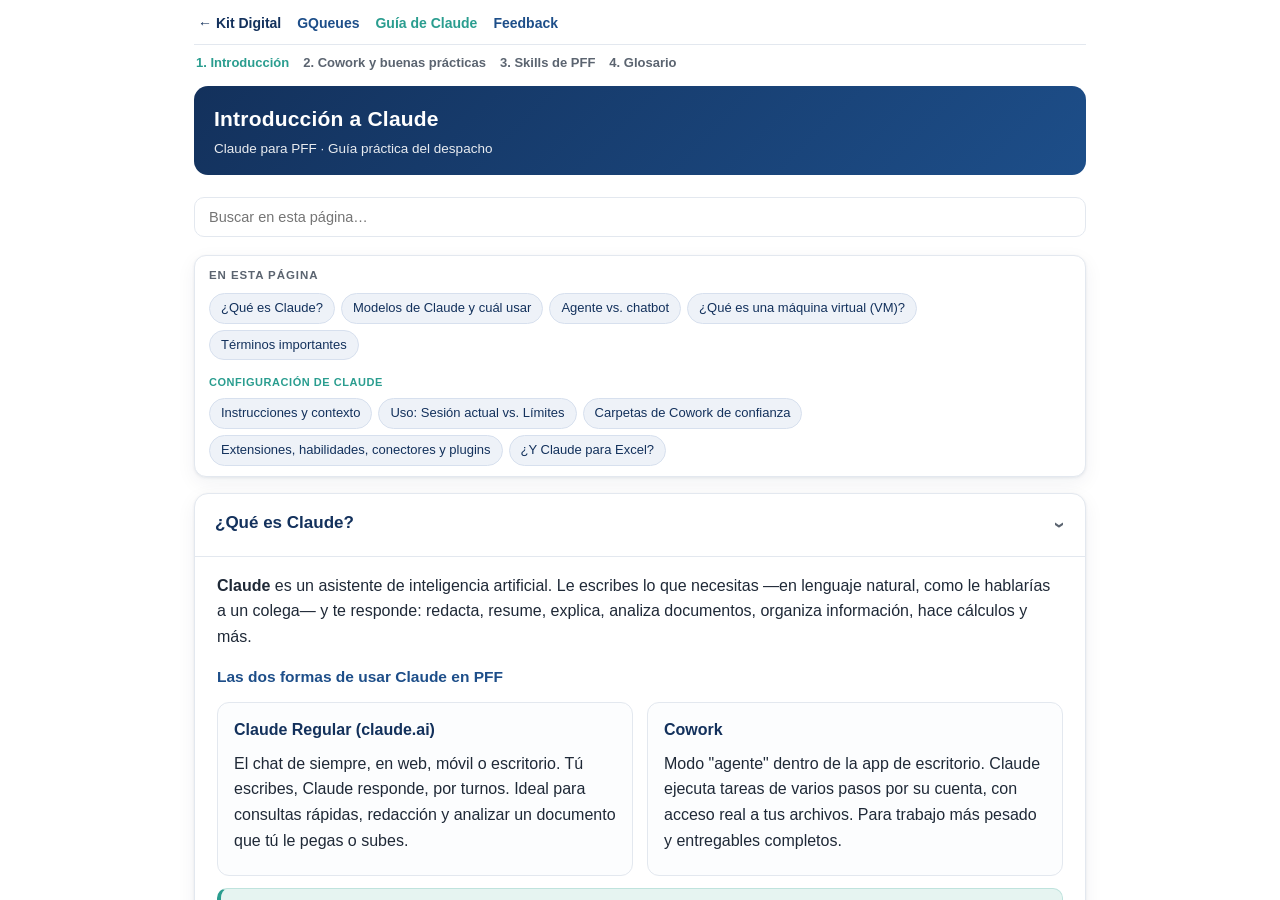
==== pages/guia-claude-01-introduccion.html @ 0c8ad0ff "Build Kit Digital site: homepage, nav, and feedback form Port the Google Sites card grid into a real" ====
<!DOCTYPE html>
<html lang="es">
<head>
<meta charset="UTF-8">
<meta name="viewport" content="width=device-width, initial-scale=1.0">
<title>Introducción a Claude · PFF</title>
<style>
  :root{
    --azul:#13315c; --azul2:#1d4e89; --acento:#2a9d8f; --acento2:#e9c46a;
    --bg:#f5f7fa; --card:#ffffff; --texto:#1f2937; --suave:#5b6470; --linea:#e3e8ef;
    --en:#0b6e6e; --enbg:#e6f4f1; --aviso:#fff7e6; --avisob:#e0a800;
    --si:#eaf7ef; --sib:#1e8449; --no:#fdecec; --nob:#c0392b;
    --sombra:0 1px 3px rgba(16,38,73,.08),0 6px 20px rgba(16,38,73,.06);
  }
  *{box-sizing:border-box}
  html,body{height:100%;margin:0;background:transparent}
  body{overflow:hidden;font-family:-apple-system,BlinkMacSystemFont,"Segoe UI",Roboto,Helvetica,Arial,sans-serif;color:var(--texto);line-height:1.6;font-size:16px}
  .widget{height:100%;overflow-y:auto;max-width:920px;margin:0 auto;padding:2px 14px 22px}
  a{color:var(--azul2)}
  .whead{background:linear-gradient(135deg,var(--azul),var(--azul2));color:#fff;border-radius:14px;padding:16px 20px;margin:6px 0 14px}
  .whead h1{margin:0;font-size:21px;letter-spacing:.2px}
  .whead .sub{font-size:13.5px;opacity:.9;margin-top:2px}
  .searchbar{position:sticky;top:0;z-index:5;background:rgba(255,255,255,.96);backdrop-filter:blur(3px);padding:8px 0 10px;margin-bottom:8px}
  .search{width:100%;padding:11px 96px 11px 14px;border:1px solid var(--linea);border-radius:10px;font-size:14.5px;background:#fff}
  .search:focus{outline:none;border-color:var(--acento);box-shadow:0 0 0 3px rgba(42,157,143,.15)}
  .scount{position:absolute;right:14px;top:50%;transform:translateY(-50%);font-size:12.5px;color:var(--suave);pointer-events:none}
  mark.hit{background:var(--acento2);color:#3a2f00;border-radius:3px;padding:0 1px}
  mark.hit.cur{background:#f4a261;box-shadow:0 0 0 2px rgba(244,162,97,.5)}
  .grouptitle{font-size:16px;font-weight:800;color:var(--azul);letter-spacing:.02em;margin:24px 4px 10px;padding-bottom:6px;border-bottom:2px solid var(--acento)}
  details.sec{background:var(--card);border:1px solid var(--linea);border-radius:14px;margin-bottom:14px;box-shadow:var(--sombra);overflow:hidden}
  details.sec>summary{list-style:none;cursor:pointer;padding:15px 20px;font-size:17px;font-weight:700;color:var(--azul);display:flex;align-items:flex-start;gap:10px;user-select:none}
  details.sec>summary::-webkit-details-marker{display:none}
  details.sec>summary .num{background:var(--azul);color:#fff;width:26px;height:26px;border-radius:50%;display:inline-flex;align-items:center;justify-content:center;font-size:13px;flex:0 0 auto}
  details.sec>summary .chev{margin-left:auto;transition:transform .2s;color:var(--suave);font-size:20px}
  details.sec[open]>summary .chev{transform:rotate(90deg)}
  details.sec[open]>summary{border-bottom:1px solid var(--linea)}
  .body{padding:8px 22px 20px}
  h3{color:var(--azul2);font-size:15.5px;margin:16px 0 6px}
  p{margin:.5em 0} ul,ol{margin:.4em 0 .6em;padding-left:22px} li{margin:.3em 0}
  .lead{background:var(--card);border:1px solid var(--linea);border-left:4px solid var(--acento);border-radius:12px;padding:14px 18px;box-shadow:var(--sombra);margin-bottom:16px;font-size:14.5px}
  .lead p{margin:.4em 0}
  .en{background:var(--enbg);color:var(--en);border:1px solid #bfe3dd;border-radius:6px;padding:1px 7px;font-weight:700;font-size:.9em;white-space:nowrap}
  .tip{background:var(--enbg);border:1px solid #bfe3dd;border-left:4px solid var(--acento);border-radius:10px;padding:12px 16px;margin:12px 0;font-size:14.5px}
  .warn{background:var(--aviso);border:1px solid #f0d999;border-left:4px solid var(--avisob);border-radius:10px;padding:12px 16px;margin:12px 0;font-size:14.5px}
  .nota{background:#fbfaf5;border:1px dashed var(--avisob);border-radius:12px;padding:12px 16px;margin:12px 0;color:#7a6320;font-size:14px}
  .nota b{color:#6b5512}
  .grid2{display:grid;grid-template-columns:1fr 1fr;gap:14px;margin:12px 0}
  .box{border:1px solid var(--linea);border-radius:12px;padding:14px 16px;background:#fcfdfe}
  .box h4{margin:0 0 6px;color:var(--azul)}
  .pro,.con{border-radius:12px;padding:14px 16px}
  .pro{background:var(--si);border:1px solid #bfe4cd} .pro h4{color:var(--sib);margin:0 0 6px}
  .con{background:var(--no);border:1px solid #f1c7c2} .con h4{color:var(--nob);margin:0 0 6px}
  table{border-collapse:collapse;width:100%;margin:12px 0;font-size:14.5px}
  th,td{border:1px solid var(--linea);padding:9px 12px;text-align:left;vertical-align:top}
  th{background:var(--azul);color:#fff;font-weight:600}
  tr:nth-child(even) td{background:#fafbfc}
  .tag{display:inline-block;background:#eef1f6;border:1px solid var(--linea);border-radius:20px;padding:2px 11px;font-size:13px;margin:2px 3px 2px 0;font-family:ui-monospace,Menlo,Consolas,monospace}
  .pasos{background:#fcfdfe;border:1px solid var(--linea);border-radius:10px;padding:12px 18px;margin:10px 0}
  .pasos h4{margin:2px 0 6px;color:var(--azul)}
  .path{display:inline-block;background:#eef2f8;border:1px solid #d7e0ee;border-radius:8px;padding:3px 10px;font-size:13px;color:var(--azul);font-family:ui-monospace,Menlo,Consolas,monospace;margin:2px 0}
  .path b{color:var(--acento);font-weight:700;padding:0 3px}
  .rec{background:#f4faf8;border:1px solid #cceae3;border-radius:10px;padding:10px 16px;margin:10px 0}
  .rec h4{margin:2px 0 6px;color:var(--sib)}
  .fname{display:inline-block;background:#0f1b2d;color:#e8eef7;border-radius:8px;padding:2px 10px;font-size:13px;font-family:ui-monospace,Menlo,Consolas,monospace}
  .prompt{background:#0f1b2d;color:#e8eef7;border-radius:10px;padding:12px 14px;margin:6px 0 4px;font-family:ui-monospace,Menlo,Consolas,monospace;font-size:13px;line-height:1.55;white-space:pre-wrap}
  .ptitle{font-weight:700;color:var(--azul2);margin:16px 0 4px;font-size:14.5px}
  .hint{font-size:12.5px;color:var(--suave);margin:2px 0 10px}
  .causa{font-size:14.5px} .causa b{color:var(--nob)}
  .sol{background:var(--si);border:1px solid #bfe4cd;border-left:4px solid var(--sib);border-radius:10px;padding:10px 14px;margin:8px 0 0;font-size:14.5px}
  .sol b{color:var(--sib)}
  code{background:#eef1f6;border:1px solid var(--linea);border-radius:5px;padding:0 5px;font-size:.9em}
  .btns{display:flex;flex-wrap:wrap;gap:10px;margin:12px 0}
  .btn{display:inline-flex;align-items:center;gap:8px;background:var(--azul2);color:#fff;text-decoration:none;padding:10px 16px;border-radius:10px;font-weight:600;font-size:14px}
  .btn.green{background:var(--acento)}
  @media(max-width:640px){ .grid2{grid-template-columns:1fr} table{font-size:13.5px} }

  .toc{background:var(--card);border:1px solid var(--linea);border-radius:12px;box-shadow:var(--sombra);padding:10px 14px;margin:0 0 16px}
  .toc .toch{font-size:11.5px;text-transform:uppercase;letter-spacing:.08em;color:var(--suave);margin:0 0 8px;font-weight:700}
  .toc ul{list-style:none;margin:0;padding:0;display:flex;flex-wrap:wrap;gap:6px}
  .toc li{margin:0}
  .toc a{display:inline-block;text-decoration:none;color:var(--azul);background:#eef2f8;border:1px solid #d7e0ee;border-radius:20px;padding:4px 11px;font-size:13px}
  .toc a:hover{background:var(--acento);color:#fff;border-color:var(--acento)}
  .toc .tocgroup{width:100%;font-size:11px;font-weight:800;color:var(--acento);text-transform:uppercase;letter-spacing:.05em;margin:8px 0 0}
  details.sec{scroll-margin-top:66px}
  .letra{scroll-margin-top:66px}

.sitenav{position:sticky;top:0;z-index:20;display:flex;align-items:center;gap:16px;flex-wrap:wrap;background:rgba(255,255,255,.96);backdrop-filter:blur(3px);border-bottom:1px solid var(--linea);padding:10px 4px;margin-bottom:8px}
.sitenav a{color:var(--azul2);text-decoration:none;font-size:14px;font-weight:600}
.sitenav a:hover{text-decoration:underline}
.sitenav .sitenav-home{color:var(--azul);font-weight:700}
.sitenav a.active{color:var(--acento)}
.sitenav-sub{display:flex;gap:14px;flex-wrap:wrap;font-size:13px;margin:2px 0 12px;padding:0 2px}
.sitenav-sub a{color:var(--suave);text-decoration:none;font-weight:600}
.sitenav-sub a.active{color:var(--acento)}
.sitenav-sub a:hover{text-decoration:underline}
</style>
</head>
<body>
<div class="widget">
  <nav class="sitenav">
    <a class="sitenav-home" href="../index.html">← Kit Digital</a>
    <a href="gqueues.html">GQueues</a>
    <a class="active" href="guia-claude-01-introduccion.html">Guía de Claude</a>
    <a href="feedback.html">Feedback</a>
  </nav>
  <div class="sitenav-sub">
    <a class="active" href="guia-claude-01-introduccion.html">1. Introducción</a>
    <a href="guia-claude-02-cowork-y-buenas-practicas.html">2. Cowork y buenas prácticas</a>
    <a href="guia-claude-03-skills-pff.html">3. Skills de PFF</a>
    <a href="guia-claude-04-glosario.html">4. Glosario</a>
  </div>
  <div class="whead">
    <h1>Introducción a Claude</h1>
    <div class="sub">Claude para PFF · Guía práctica del despacho</div>
  </div>
  <div class="searchbar">
    <input class="search" id="search" type="search" placeholder="Buscar en esta página…" autocomplete="off">
    <span class="scount" id="scount"></span>
  </div>
  <nav class="toc" id="toc" aria-label="Indice de la pagina"></nav>
  <div id="contenido">
<details class="sec" open>
      <summary>¿Qué es Claude? <span class="chev">›</span></summary>
      <div class="body">
        <p><b>Claude</b> es un asistente de inteligencia artificial. Le escribes lo que necesitas —en lenguaje natural, como le hablarías a un colega— y te responde: redacta, resume, explica, analiza documentos, organiza información, hace cálculos y más.</p>

        <h3>Las dos formas de usar Claude en PFF</h3>
        <div class="grid2">
          <div class="box">
            <h4>Claude Regular (claude.ai)</h4>
            <p>El chat de siempre, en web, móvil o escritorio. Tú escribes, Claude responde, por turnos. Ideal para consultas rápidas, redacción y analizar un documento que tú le pegas o subes.</p>
          </div>
          <div class="box">
            <h4>Cowork</h4>
            <p>Modo "agente" dentro de la app de escritorio. Claude ejecuta tareas de varios pasos por su cuenta, con acceso real a tus archivos. Para trabajo más pesado y entregables completos.</p>
          </div>
        </div>

        <div class="tip"><b>Tip.</b> Regla mental rápida: si es una pregunta o un texto que cabe en el chat, usa <b>Claude Regular</b>. Si necesitas que trabaje sobre varios archivos o genere documentos terminados, usa <b>Cowork</b>.</div>
      </div>
    </details>

    <details class="sec">
      <summary>Modelos de Claude y cuál usar <span class="chev">›</span></summary>
      <div class="body">
        <p>En el selector de modelo eliges con qué versión de Claude trabajar. Las disponibles pueden variar según el plan; a grandes rasgos:</p>
        <table>
          <tr><th>Modelo</th><th>Para qué es mejor</th></tr>
          <tr><td><b>Claude Opus 4.8</b></td><td>El más potente para trabajo complejo: razonamiento profundo, análisis difícil y tareas largas de varios pasos. Buen punto de partida cuando la tarea es exigente.</td></tr>
          <tr><td><b>Claude Sonnet 5</b></td><td>El mejor equilibrio entre velocidad e inteligencia. Ideal para el día a día: redacción, resúmenes y análisis. Suele ser el predeterminado.</td></tr>
          <tr><td><b>Claude Haiku 4.5</b></td><td>El más rápido. Para tareas simples y de alto volumen donde importa la rapidez más que la profundidad.</td></tr>
          <tr><td><b>Claude Fable 5</b></td><td>Inteligencia de nueva generación para agentes de tareas largas; la mayor capacidad disponible. Para lo más complejo o de mayor alcance.</td></tr>
        </table>
        <div class="tip"><b>Tip.</b> Si no sabes cuál elegir: <b>Sonnet</b> para la mayoría del trabajo diario, <b>Opus</b> cuando la tarea es compleja o delicada, y <b>Haiku</b> para algo rápido y sencillo.</div>
      </div>
    </details>

    <details class="sec">
      <summary>Agente vs. chatbot <span class="chev">›</span></summary>
      <div class="body">
        <p>Dos formas muy distintas de trabajar con Claude:</p>
        <div class="grid2">
          <div class="box"><h4>Chatbot (Claude Regular)</h4><p>Funciona por turnos: tú preguntas, Claude responde, tú sigues. No hace nada por su cuenta; cada paso lo diriges tú. Ideal para consultar, redactar y revisar.</p></div>
          <div class="box"><h4>Agente (Cowork)</h4><p>Le das un objetivo y trabaja solo: decide los pasos, usa herramientas, lee y escribe archivos, y avanza hasta terminar sin que lo guíes uno por uno. Ideal para tareas de varios pasos.</p></div>
        </div>
        <div class="tip"><b>Tip.</b> Chatbot = conversación paso a paso. Agente = le encargas y ejecuta. Cowork es el modo agente; se explica a fondo en la página <b>Skills, tokens, Cowork y buenas prácticas</b>.</div>
      </div>
    </details>

    <details class="sec">
      <summary>¿Qué es una máquina virtual (VM)? <span class="chev">›</span></summary>
      <div class="body">
        <p>Una <b>máquina virtual</b> (VM) es una computadora simulada por software que corre <b>aislada</b> dentro de otra: una "computadora dentro de tu computadora", con su propio espacio y sin tocar lo demás.</p>
        <p>Cuando Claude ejecuta código o crea archivos, lo hace en una VM (un entorno aislado o <i>sandbox</i>). Ventajas:</p>
        <ul>
          <li><b>Seguridad:</b> lo que ocurre ahí queda contenido; no afecta tu equipo ni tus archivos salvo lo que tú apruebes.</li>
          <li><b>Control:</b> el acceso a internet de esa VM depende de la configuración (ver "Ejecución de código y creación de archivos").</li>
        </ul>
        <div class="tip"><b>Tip.</b> Por eso Claude puede "correr código" con seguridad: trabaja en un espacio separado, no directo sobre tu computadora.</div>
      </div>
    </details>
<details class="sec">
      <summary>Términos importantes <span class="chev">›</span></summary>
      <div class="body">
        <p>Un mínimo de vocabulario para moverte con soltura. La lista completa está en la página <b>Glosario</b>.</p>
        <dl class="glos">
          <dt>Prompt</dt>
          <dd>La instrucción o pregunta que le escribes a Claude. Mientras más claro el prompt, mejor la respuesta.</dd>
          <dt>Proyecto <span class="en">Project</span></dt>
          <dd>Un espacio que agrupa chats, archivos e instrucciones sobre un mismo tema o cliente. El contexto se reutiliza entre chats del proyecto.</dd>
          <dt>Token</dt>
          <dd>La unidad con la que Claude "mide" el texto (un token ≈ ¾ de palabra). Importa para entender el consumo.</dd>
          <dt>Skill (habilidad)</dt>
          <dd>Una capacidad especializada que Claude carga cuando la tarea lo pide (p. ej. crear un Word o un Excel).</dd>
          <dt>Conector / MCP</dt>
          <dd>Una conexión a una herramienta externa (Gmail, Google Drive, Calendar, Zoom) para que Claude consulte o actúe ahí.</dd>
        </dl>
      </div>
    </details>

    <div class="grouptitle">Configuración de Claude</div>

<details class="sec" open>
      <summary>Instrucciones y contexto <span class="chev">›</span></summary>
      <div class="body">
        <h3>Instrucciones para Claude</h3>
        <p class="path">Configuración <b>›</b> General <b>›</b> Instrucciones para Claude</p>
        <p>Un texto fijo que tú escribes y que Claude toma en cuenta en <b>todos</b> tus chats y sesiones de Cowork (siempre dentro de las <a href="https://www.anthropic.com/legal/aup" target="_blank" rel="noopener">directrices de uso de Anthropic</a>). Es el lugar para lo que Claude siempre debería saber de ti, sin que lo repitas cada vez. Por ejemplo:</p>
        <ul>
          <li><b>Reglas fijas:</b> p. ej. "nunca subir documentos a Drive sin permiso".</li>
          <li><b>Preferencias de redacción:</b> tono, idioma, nivel de detalle, formato preferido.</li>
          <li><b>Contexto profesional:</b> tu puesto, área, formación y las tareas que haces con frecuencia.</li>
          <li><b>Contexto del despacho:</b> qué es PFF, a qué se dedica y cómo trabajan.</li>
        </ul>

        <h3>Instrucciones globales de Cowork</h3>
        <p class="path">Configuración <b>›</b> Cowork <b>›</b> Instrucciones globales</p>
        <p>Equivalente a lo anterior pero <b>solo para Cowork</b>: se aplican a todas tus sesiones del modo agente. Úsalas para convenciones y preferencias que Claude siempre deba respetar al trabajar con tus archivos (nombres de versiones, dónde guardar borradores, etc.).</p>
        <div class="tip"><b>Tip.</b> Cómo se relaciona todo esto —perfil, proyecto y memoria— se explica en la página <b>Skills, tokens, Cowork y buenas prácticas</b>, en "Cómo persiste el contexto".</div>
      </div>
    </details>

    <details class="sec">
      <summary>Uso: Sesión actual vs. Límites <span class="chev">›</span></summary>
      <div class="body">
        <p class="path">Configuración <b>›</b> Uso</p>
        <p>Dos medidores que responden preguntas distintas:</p>
        <table>
          <tr><th>Medidor</th><th>Qué mide</th><th>Para qué te sirve</th></tr>
          <tr><td><b>Sesión actual</b></td><td>El consumo de la ventana de tiempo en curso, que se reinicia periódicamente.</td><td>Saber cuánto te queda <b>ahora mismo</b> antes de tener que esperar al reinicio.</td></tr>
          <tr><td><b>Límites</b></td><td>Los topes de tu plan en un periodo más amplio (p. ej. semanal).</td><td>Ver el panorama general y dosificar el uso a lo largo del periodo.</td></tr>
        </table>
        <p>En corto: <b>Sesión actual</b> es el tanque inmediato; <b>Límites</b> es el presupuesto del periodo completo.</p>
      </div>
    </details>

    <details class="sec">
      <summary>Carpetas de Cowork de confianza <span class="chev">›</span></summary>
      <div class="body">
        <p class="path">Configuración <b>›</b> Carpetas de Cowork de confianza</p>
        <p>Una lista de carpetas que marcas como seguras. Al adjuntar una de ellas a una tarea de Cowork, Claude trabaja sin pedirte confirmación en cada paso, lo que agiliza tareas repetitivas.</p>
        <div class="warn"><b>Importante.</b> Marca como de confianza solo carpetas cuyo contenido conoces y controlas. Para carpetas con documentos delicados de clientes, conviene <b>no</b> marcarlas y mantener la confirmación manual.</div>
      </div>
    </details>

    <details class="sec">
      <summary>Extensiones, habilidades, conectores y plugins <span class="chev">›</span></summary>
      <div class="body">
        <p>Cuatro cosas que se parecen pero no son lo mismo. La diferencia clave: <b>extensiones</b> conectan con tu <b>computadora</b>; <b>conectores</b> conectan con <b>servicios en la nube</b>; <b>habilidades</b> son conocimiento que Claude aplica; y <b>plugins</b> son paquetes que agrupan lo anterior.</p>
        <table>
          <tr><th>Término</th><th>Qué es</th><th>Ejemplo</th></tr>
          <tr><td><b>Extensión</b></td><td>Deja que Claude use apps, datos y herramientas <b>en tu computadora</b> (archivos locales, Office, PDFs).</td><td>Leer una carpeta local; editar un Word</td></tr>
          <tr><td><b>Habilidad (Skill)</b></td><td>Un instructivo empaquetado que Claude carga para cierto tipo de tarea. Puede venir incluido o crearlo tú.</td><td>Dar formato a un escrito del despacho</td></tr>
          <tr><td><b>Conector</b></td><td>Una conexión a un <b>servicio externo en la nube</b> para consultar o actuar ahí.</td><td>Buscar en Gmail o Google Drive</td></tr>
          <tr><td><b>Plugin</b></td><td>Un paquete que <b>agrupa</b> habilidades, conectores y herramientas, propio o de terceros.</td><td>Paquete de Dropbox</td></tr>
        </table>

        <h3>Extensiones</h3>
        <p class="path">Configuración <b>›</b> Extensiones</p>
        <p>Aquí habilitas el acceso de Claude a tu computadora. Recomendadas para el despacho:</p>
        <div class="rec">
          <h4>Instalar</h4>
          <p>
            <span class="tag">Filesystem</span>
            <span class="tag">PowerPoint (By Anthropic)</span>
            <span class="tag">Word (By Anthropic)</span>
            <span class="tag">pdf-viewer</span>
            <span class="tag">PDF Tools — Fill, Sign, Merge, Split, Extract</span>
          </p>
        </div>

        <h3>Habilidades / Skills</h3>
        <p class="path">Configuración <b>›</b> Habilidades</p>
        <p>El panel donde viven las skills, incluidas las que ha creado Ana para PFF. Qué es cada una, cómo se usa y cómo se mantiene está en la página <b>Skills de PFF</b>.</p>

        <h3>Conectores</h3>
        <p class="path">Configuración <b>›</b> Conectores</p>
        <p>Donde enlazas Claude con servicios externos (Gmail, Google Drive, Calendar, Zoom, Microsoft 365). Una vez conectados, Claude puede consultar esas fuentes para responder sin que adjuntes los archivos a mano.</p>

        <h3>Plugins</h3>
        <p class="path">Configuración <b>›</b> Plugins</p>
        <p>Paquetes que agrupan skills y conectores, tanto locales como de terceros. Recomendado instalar el plugin de <b>Dropbox</b>.</p>
      </div>
    </details>

    <details class="sec">
      <summary>¿Y Claude para Excel? <span class="chev">›</span></summary>
      <div class="body">
        <p>No hay una extensión "Excel (By Anthropic)" como las de Word y PowerPoint, y no hace falta: crear y editar <b>.xlsx</b> ya viene incluido en la capacidad general de creación de archivos.</p>
        <p class="path">Configuración <b>›</b> Capacidades <b>›</b> Ejecución de código y creación de archivos</p>
        <p>Con esa opción activada, Claude genera hojas de Excel con fórmulas, tablas y gráficas directamente en cualquier chat o en Cowork (es la skill <span class="tag">xlsx</span>). En la mayoría de los planes viene activada por defecto.</p>
        <div class="tip"><b>Tip.</b> Aparte de esto existe <b>Claude para Excel</b>, un complemento que vive <b>dentro</b> de Microsoft Excel (barra lateral), en vista previa y en planes de pago. Ese se instala como add-in desde Excel, no desde el panel de Extensiones de Cowork. Si te interesa, conviene confirmar disponibilidad para el plan de PFF en el soporte de Anthropic.</div>
      </div>
    </details>
  </div>
</div>
<script>
(function(){
  var input=document.getElementById('search');
  var count=document.getElementById('scount');
  var root=document.getElementById('contenido');
  if(!input||!root) return;
  var fold=(function(){
    var map={'á':'a','à':'a','ä':'a','â':'a','é':'e','è':'e','ë':'e','ê':'e',
      'í':'i','ì':'i','ï':'i','î':'i','ó':'o','ò':'o','ö':'o','ô':'o',
      'ú':'u','ù':'u','ü':'u','û':'u','ñ':'n','ç':'c'};
    return function(s){s=s.toLowerCase();var o='';for(var i=0;i<s.length;i++){var c=s[i];o+=map[c]||c;}return o;};
  })();
  var marks=[], cur=-1;
  function clearMarks(){root.querySelectorAll('mark.hit').forEach(function(m){m.parentNode.replaceChild(document.createTextNode(m.textContent),m);});root.normalize();marks=[];cur=-1;}
  function textNodes(el){var out=[],w=document.createTreeWalker(el,NodeFilter.SHOW_TEXT,{acceptNode:function(n){
    if(!n.nodeValue.trim())return NodeFilter.FILTER_REJECT;var p=n.parentNode.nodeName.toLowerCase();
    if(p==='script'||p==='style'||p==='mark')return NodeFilter.FILTER_REJECT;return NodeFilter.FILTER_ACCEPT;}});
    var n;while((n=w.nextNode()))out.push(n);return out;}
  function openAncestors(m){var p=m.parentNode;while(p&&p!==root){if(p.tagName&&p.tagName.toLowerCase()==='details')p.open=true;p=p.parentNode;}}
  function run(){
    clearMarks();var q=input.value.trim();if(q.length<2){count.textContent='';return;}var qf=fold(q);
    textNodes(root).forEach(function(node){var text=node.nodeValue,tf=fold(text),idx=0,hits=[];
      while((idx=tf.indexOf(qf,idx))!==-1){hits.push(idx);idx+=qf.length;}if(!hits.length)return;
      var frag=document.createDocumentFragment(),last=0;
      hits.forEach(function(h){if(h>last)frag.appendChild(document.createTextNode(text.slice(last,h)));
        var m=document.createElement('mark');m.className='hit';m.textContent=text.slice(h,h+q.length);frag.appendChild(m);last=h+q.length;});
      if(last<text.length)frag.appendChild(document.createTextNode(text.slice(last)));node.parentNode.replaceChild(frag,node);});
    marks=Array.prototype.slice.call(root.querySelectorAll('mark.hit'));marks.forEach(openAncestors);
    count.textContent=marks.length?marks.length+' coincidencia'+(marks.length>1?'s':''):'sin coincidencias';
    if(marks.length){cur=0;focusCur();}
  }
  function focusCur(){marks.forEach(function(m){m.classList.remove('cur');});
    if(cur>=0&&marks[cur]){marks[cur].classList.add('cur');if(marks[cur].scrollIntoView)marks[cur].scrollIntoView({block:'center',behavior:'smooth'});}}
  input.addEventListener('input',run);
  input.addEventListener('keydown',function(e){if(e.key==='Enter'&&marks.length){e.preventDefault();cur=(cur+(e.shiftKey?-1:1)+marks.length)%marks.length;focusCur();}});
})();
</script>
<script>
(function(){
  var toc=document.getElementById('toc');
  var root=document.getElementById('contenido');
  if(!toc||!root) return;
  var ul=document.createElement('ul');
  var head=document.createElement('div'); head.className='toch'; head.textContent='En esta página';
  toc.appendChild(head); toc.appendChild(ul);
  var i=0, items=0;
  Array.prototype.forEach.call(root.children,function(el){
    if(el.classList && el.classList.contains('grouptitle')){
      var g=document.createElement('li'); g.className='tocgroup'; g.textContent=el.textContent.trim(); ul.appendChild(g); return;
    }
    if(el.tagName && el.tagName.toLowerCase()==='details'){
      var sum=el.querySelector('summary'); if(!sum) return;
      var txt=sum.textContent.replace(/›/g,'').trim();
      if(!el.id) el.id='sec-'+(i++);
      var li=document.createElement('li');
      var a=document.createElement('a'); a.href='#'+el.id; a.textContent=txt;
      a.addEventListener('click',function(ev){ev.preventDefault(); el.open=true;
        if(el.scrollIntoView) el.scrollIntoView({block:'start',behavior:'smooth'});});
      li.appendChild(a); ul.appendChild(li); items++;
    }
  });
  if(items===0){
    head.textContent='Ir a la letra';
    Array.prototype.forEach.call(root.querySelectorAll('.letra'),function(el){
      if(!el.id) el.id='letra-'+el.textContent.trim();
      var li=document.createElement('li');
      var a=document.createElement('a'); a.href='#'+el.id; a.textContent=el.textContent.trim();
      a.addEventListener('click',function(ev){ev.preventDefault(); if(el.scrollIntoView) el.scrollIntoView({block:'start',behavior:'smooth'});});
      li.appendChild(a); ul.appendChild(li);
    });
  }
})();
</script>
</body>
</html>
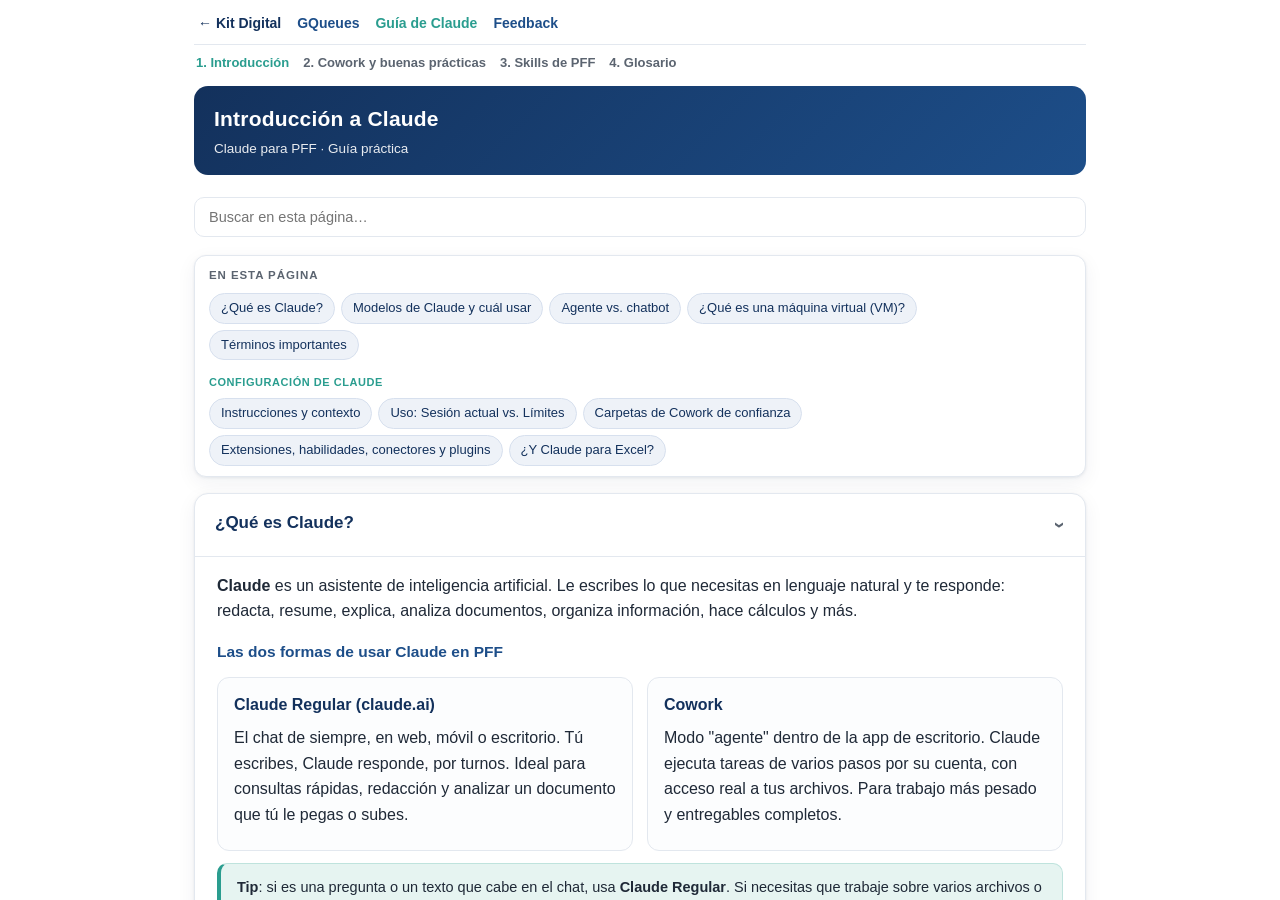
==== commit e61b757f: "Bold glossary terms in the introduccion guide Add the same dt{font-weight:700} rule already used on " ====
--- a/pages/guia-claude-01-introduccion.html
+++ b/pages/guia-claude-01-introduccion.html
@@ -1,371 +1,1239 @@
-<!DOCTYPE html>
+<!doctype html>
 <html lang="es">
-<head>
-<meta charset="UTF-8">
-<meta name="viewport" content="width=device-width, initial-scale=1.0">
-<title>Introducción a Claude · PFF</title>
-<style>
-  :root{
-    --azul:#13315c; --azul2:#1d4e89; --acento:#2a9d8f; --acento2:#e9c46a;
-    --bg:#f5f7fa; --card:#ffffff; --texto:#1f2937; --suave:#5b6470; --linea:#e3e8ef;
-    --en:#0b6e6e; --enbg:#e6f4f1; --aviso:#fff7e6; --avisob:#e0a800;
-    --si:#eaf7ef; --sib:#1e8449; --no:#fdecec; --nob:#c0392b;
-    --sombra:0 1px 3px rgba(16,38,73,.08),0 6px 20px rgba(16,38,73,.06);
-  }
-  *{box-sizing:border-box}
-  html,body{height:100%;margin:0;background:transparent}
-  body{overflow:hidden;font-family:-apple-system,BlinkMacSystemFont,"Segoe UI",Roboto,Helvetica,Arial,sans-serif;color:var(--texto);line-height:1.6;font-size:16px}
-  .widget{height:100%;overflow-y:auto;max-width:920px;margin:0 auto;padding:2px 14px 22px}
-  a{color:var(--azul2)}
-  .whead{background:linear-gradient(135deg,var(--azul),var(--azul2));color:#fff;border-radius:14px;padding:16px 20px;margin:6px 0 14px}
-  .whead h1{margin:0;font-size:21px;letter-spacing:.2px}
-  .whead .sub{font-size:13.5px;opacity:.9;margin-top:2px}
-  .searchbar{position:sticky;top:0;z-index:5;background:rgba(255,255,255,.96);backdrop-filter:blur(3px);padding:8px 0 10px;margin-bottom:8px}
-  .search{width:100%;padding:11px 96px 11px 14px;border:1px solid var(--linea);border-radius:10px;font-size:14.5px;background:#fff}
-  .search:focus{outline:none;border-color:var(--acento);box-shadow:0 0 0 3px rgba(42,157,143,.15)}
-  .scount{position:absolute;right:14px;top:50%;transform:translateY(-50%);font-size:12.5px;color:var(--suave);pointer-events:none}
-  mark.hit{background:var(--acento2);color:#3a2f00;border-radius:3px;padding:0 1px}
-  mark.hit.cur{background:#f4a261;box-shadow:0 0 0 2px rgba(244,162,97,.5)}
-  .grouptitle{font-size:16px;font-weight:800;color:var(--azul);letter-spacing:.02em;margin:24px 4px 10px;padding-bottom:6px;border-bottom:2px solid var(--acento)}
-  details.sec{background:var(--card);border:1px solid var(--linea);border-radius:14px;margin-bottom:14px;box-shadow:var(--sombra);overflow:hidden}
-  details.sec>summary{list-style:none;cursor:pointer;padding:15px 20px;font-size:17px;font-weight:700;color:var(--azul);display:flex;align-items:flex-start;gap:10px;user-select:none}
-  details.sec>summary::-webkit-details-marker{display:none}
-  details.sec>summary .num{background:var(--azul);color:#fff;width:26px;height:26px;border-radius:50%;display:inline-flex;align-items:center;justify-content:center;font-size:13px;flex:0 0 auto}
-  details.sec>summary .chev{margin-left:auto;transition:transform .2s;color:var(--suave);font-size:20px}
-  details.sec[open]>summary .chev{transform:rotate(90deg)}
-  details.sec[open]>summary{border-bottom:1px solid var(--linea)}
-  .body{padding:8px 22px 20px}
-  h3{color:var(--azul2);font-size:15.5px;margin:16px 0 6px}
-  p{margin:.5em 0} ul,ol{margin:.4em 0 .6em;padding-left:22px} li{margin:.3em 0}
-  .lead{background:var(--card);border:1px solid var(--linea);border-left:4px solid var(--acento);border-radius:12px;padding:14px 18px;box-shadow:var(--sombra);margin-bottom:16px;font-size:14.5px}
-  .lead p{margin:.4em 0}
-  .en{background:var(--enbg);color:var(--en);border:1px solid #bfe3dd;border-radius:6px;padding:1px 7px;font-weight:700;font-size:.9em;white-space:nowrap}
-  .tip{background:var(--enbg);border:1px solid #bfe3dd;border-left:4px solid var(--acento);border-radius:10px;padding:12px 16px;margin:12px 0;font-size:14.5px}
-  .warn{background:var(--aviso);border:1px solid #f0d999;border-left:4px solid var(--avisob);border-radius:10px;padding:12px 16px;margin:12px 0;font-size:14.5px}
-  .nota{background:#fbfaf5;border:1px dashed var(--avisob);border-radius:12px;padding:12px 16px;margin:12px 0;color:#7a6320;font-size:14px}
-  .nota b{color:#6b5512}
-  .grid2{display:grid;grid-template-columns:1fr 1fr;gap:14px;margin:12px 0}
-  .box{border:1px solid var(--linea);border-radius:12px;padding:14px 16px;background:#fcfdfe}
-  .box h4{margin:0 0 6px;color:var(--azul)}
-  .pro,.con{border-radius:12px;padding:14px 16px}
-  .pro{background:var(--si);border:1px solid #bfe4cd} .pro h4{color:var(--sib);margin:0 0 6px}
-  .con{background:var(--no);border:1px solid #f1c7c2} .con h4{color:var(--nob);margin:0 0 6px}
-  table{border-collapse:collapse;width:100%;margin:12px 0;font-size:14.5px}
-  th,td{border:1px solid var(--linea);padding:9px 12px;text-align:left;vertical-align:top}
-  th{background:var(--azul);color:#fff;font-weight:600}
-  tr:nth-child(even) td{background:#fafbfc}
-  .tag{display:inline-block;background:#eef1f6;border:1px solid var(--linea);border-radius:20px;padding:2px 11px;font-size:13px;margin:2px 3px 2px 0;font-family:ui-monospace,Menlo,Consolas,monospace}
-  .pasos{background:#fcfdfe;border:1px solid var(--linea);border-radius:10px;padding:12px 18px;margin:10px 0}
-  .pasos h4{margin:2px 0 6px;color:var(--azul)}
-  .path{display:inline-block;background:#eef2f8;border:1px solid #d7e0ee;border-radius:8px;padding:3px 10px;font-size:13px;color:var(--azul);font-family:ui-monospace,Menlo,Consolas,monospace;margin:2px 0}
-  .path b{color:var(--acento);font-weight:700;padding:0 3px}
-  .rec{background:#f4faf8;border:1px solid #cceae3;border-radius:10px;padding:10px 16px;margin:10px 0}
-  .rec h4{margin:2px 0 6px;color:var(--sib)}
-  .fname{display:inline-block;background:#0f1b2d;color:#e8eef7;border-radius:8px;padding:2px 10px;font-size:13px;font-family:ui-monospace,Menlo,Consolas,monospace}
-  .prompt{background:#0f1b2d;color:#e8eef7;border-radius:10px;padding:12px 14px;margin:6px 0 4px;font-family:ui-monospace,Menlo,Consolas,monospace;font-size:13px;line-height:1.55;white-space:pre-wrap}
-  .ptitle{font-weight:700;color:var(--azul2);margin:16px 0 4px;font-size:14.5px}
-  .hint{font-size:12.5px;color:var(--suave);margin:2px 0 10px}
-  .causa{font-size:14.5px} .causa b{color:var(--nob)}
-  .sol{background:var(--si);border:1px solid #bfe4cd;border-left:4px solid var(--sib);border-radius:10px;padding:10px 14px;margin:8px 0 0;font-size:14.5px}
-  .sol b{color:var(--sib)}
-  code{background:#eef1f6;border:1px solid var(--linea);border-radius:5px;padding:0 5px;font-size:.9em}
-  .btns{display:flex;flex-wrap:wrap;gap:10px;margin:12px 0}
-  .btn{display:inline-flex;align-items:center;gap:8px;background:var(--azul2);color:#fff;text-decoration:none;padding:10px 16px;border-radius:10px;font-weight:600;font-size:14px}
-  .btn.green{background:var(--acento)}
-  @media(max-width:640px){ .grid2{grid-template-columns:1fr} table{font-size:13.5px} }
-
-  .toc{background:var(--card);border:1px solid var(--linea);border-radius:12px;box-shadow:var(--sombra);padding:10px 14px;margin:0 0 16px}
-  .toc .toch{font-size:11.5px;text-transform:uppercase;letter-spacing:.08em;color:var(--suave);margin:0 0 8px;font-weight:700}
-  .toc ul{list-style:none;margin:0;padding:0;display:flex;flex-wrap:wrap;gap:6px}
-  .toc li{margin:0}
-  .toc a{display:inline-block;text-decoration:none;color:var(--azul);background:#eef2f8;border:1px solid #d7e0ee;border-radius:20px;padding:4px 11px;font-size:13px}
-  .toc a:hover{background:var(--acento);color:#fff;border-color:var(--acento)}
-  .toc .tocgroup{width:100%;font-size:11px;font-weight:800;color:var(--acento);text-transform:uppercase;letter-spacing:.05em;margin:8px 0 0}
-  details.sec{scroll-margin-top:66px}
-  .letra{scroll-margin-top:66px}
-
-.sitenav{position:sticky;top:0;z-index:20;display:flex;align-items:center;gap:16px;flex-wrap:wrap;background:rgba(255,255,255,.96);backdrop-filter:blur(3px);border-bottom:1px solid var(--linea);padding:10px 4px;margin-bottom:8px}
-.sitenav a{color:var(--azul2);text-decoration:none;font-size:14px;font-weight:600}
-.sitenav a:hover{text-decoration:underline}
-.sitenav .sitenav-home{color:var(--azul);font-weight:700}
-.sitenav a.active{color:var(--acento)}
-.sitenav-sub{display:flex;gap:14px;flex-wrap:wrap;font-size:13px;margin:2px 0 12px;padding:0 2px}
-.sitenav-sub a{color:var(--suave);text-decoration:none;font-weight:600}
-.sitenav-sub a.active{color:var(--acento)}
-.sitenav-sub a:hover{text-decoration:underline}
-</style>
-</head>
-<body>
-<div class="widget">
-  <nav class="sitenav">
-    <a class="sitenav-home" href="../index.html">← Kit Digital</a>
-    <a href="gqueues.html">GQueues</a>
-    <a class="active" href="guia-claude-01-introduccion.html">Guía de Claude</a>
-    <a href="feedback.html">Feedback</a>
-  </nav>
-  <div class="sitenav-sub">
-    <a class="active" href="guia-claude-01-introduccion.html">1. Introducción</a>
-    <a href="guia-claude-02-cowork-y-buenas-practicas.html">2. Cowork y buenas prácticas</a>
-    <a href="guia-claude-03-skills-pff.html">3. Skills de PFF</a>
-    <a href="guia-claude-04-glosario.html">4. Glosario</a>
-  </div>
-  <div class="whead">
-    <h1>Introducción a Claude</h1>
-    <div class="sub">Claude para PFF · Guía práctica del despacho</div>
-  </div>
-  <div class="searchbar">
-    <input class="search" id="search" type="search" placeholder="Buscar en esta página…" autocomplete="off">
-    <span class="scount" id="scount"></span>
-  </div>
-  <nav class="toc" id="toc" aria-label="Indice de la pagina"></nav>
-  <div id="contenido">
-<details class="sec" open>
-      <summary>¿Qué es Claude? <span class="chev">›</span></summary>
-      <div class="body">
-        <p><b>Claude</b> es un asistente de inteligencia artificial. Le escribes lo que necesitas —en lenguaje natural, como le hablarías a un colega— y te responde: redacta, resume, explica, analiza documentos, organiza información, hace cálculos y más.</p>
-
-        <h3>Las dos formas de usar Claude en PFF</h3>
-        <div class="grid2">
-          <div class="box">
-            <h4>Claude Regular (claude.ai)</h4>
-            <p>El chat de siempre, en web, móvil o escritorio. Tú escribes, Claude responde, por turnos. Ideal para consultas rápidas, redacción y analizar un documento que tú le pegas o subes.</p>
+  <head>
+    <meta charset="UTF-8" />
+    <meta name="viewport" content="width=device-width, initial-scale=1.0" />
+    <title>Introducción a Claude · PFF</title>
+    <style>
+      :root {
+        --azul: #13315c;
+        --azul2: #1d4e89;
+        --acento: #2a9d8f;
+        --acento2: #e9c46a;
+        --bg: #f5f7fa;
+        --card: #ffffff;
+        --texto: #1f2937;
+        --suave: #5b6470;
+        --linea: #e3e8ef;
+        --en: #0b6e6e;
+        --enbg: #e6f4f1;
+        --aviso: #fff7e6;
+        --avisob: #e0a800;
+        --si: #eaf7ef;
+        --sib: #1e8449;
+        --no: #fdecec;
+        --nob: #c0392b;
+        --sombra:
+          0 1px 3px rgba(16, 38, 73, 0.08), 0 6px 20px rgba(16, 38, 73, 0.06);
+      }
+      * {
+        box-sizing: border-box;
+      }
+      html,
+      body {
+        height: 100%;
+        margin: 0;
+        background: transparent;
+      }
+      body {
+        overflow: hidden;
+        font-family:
+          -apple-system, BlinkMacSystemFont, "Segoe UI", Roboto, Helvetica,
+          Arial, sans-serif;
+        color: var(--texto);
+        line-height: 1.6;
+        font-size: 16px;
+      }
+      .widget {
+        height: 100%;
+        overflow-y: auto;
+        max-width: 920px;
+        margin: 0 auto;
+        padding: 2px 14px 22px;
+      }
+      a {
+        color: var(--azul2);
+      }
+      .whead {
+        background: linear-gradient(135deg, var(--azul), var(--azul2));
+        color: #fff;
+        border-radius: 14px;
+        padding: 16px 20px;
+        margin: 6px 0 14px;
+      }
+      .whead h1 {
+        margin: 0;
+        font-size: 21px;
+        letter-spacing: 0.2px;
+      }
+      .whead .sub {
+        font-size: 13.5px;
+        opacity: 0.9;
+        margin-top: 2px;
+      }
+      .searchbar {
+        position: sticky;
+        top: 0;
+        z-index: 5;
+        background: rgba(255, 255, 255, 0.96);
+        backdrop-filter: blur(3px);
+        padding: 8px 0 10px;
+        margin-bottom: 8px;
+      }
+      .search {
+        width: 100%;
+        padding: 11px 96px 11px 14px;
+        border: 1px solid var(--linea);
+        border-radius: 10px;
+        font-size: 14.5px;
+        background: #fff;
+      }
+      .search:focus {
+        outline: none;
+        border-color: var(--acento);
+        box-shadow: 0 0 0 3px rgba(42, 157, 143, 0.15);
+      }
+      .scount {
+        position: absolute;
+        right: 14px;
+        top: 50%;
+        transform: translateY(-50%);
+        font-size: 12.5px;
+        color: var(--suave);
+        pointer-events: none;
+      }
+      mark.hit {
+        background: var(--acento2);
+        color: #3a2f00;
+        border-radius: 3px;
+        padding: 0 1px;
+      }
+      mark.hit.cur {
+        background: #f4a261;
+        box-shadow: 0 0 0 2px rgba(244, 162, 97, 0.5);
+      }
+      .grouptitle {
+        font-size: 16px;
+        font-weight: 800;
+        color: var(--azul);
+        letter-spacing: 0.02em;
+        margin: 24px 4px 10px;
+        padding-bottom: 6px;
+        border-bottom: 2px solid var(--acento);
+      }
+      details.sec {
+        background: var(--card);
+        border: 1px solid var(--linea);
+        border-radius: 14px;
+        margin-bottom: 14px;
+        box-shadow: var(--sombra);
+        overflow: hidden;
+      }
+      details.sec > summary {
+        list-style: none;
+        cursor: pointer;
+        padding: 15px 20px;
+        font-size: 17px;
+        font-weight: 700;
+        color: var(--azul);
+        display: flex;
+        align-items: flex-start;
+        gap: 10px;
+        user-select: none;
+      }
+      details.sec > summary::-webkit-details-marker {
+        display: none;
+      }
+      details.sec > summary .num {
+        background: var(--azul);
+        color: #fff;
+        width: 26px;
+        height: 26px;
+        border-radius: 50%;
+        display: inline-flex;
+        align-items: center;
+        justify-content: center;
+        font-size: 13px;
+        flex: 0 0 auto;
+      }
+      details.sec > summary .chev {
+        margin-left: auto;
+        transition: transform 0.2s;
+        color: var(--suave);
+        font-size: 20px;
+      }
+      details.sec[open] > summary .chev {
+        transform: rotate(90deg);
+      }
+      details.sec[open] > summary {
+        border-bottom: 1px solid var(--linea);
+      }
+      .body {
+        padding: 8px 22px 20px;
+      }
+      h3 {
+        color: var(--azul2);
+        font-size: 15.5px;
+        margin: 16px 0 6px;
+      }
+      p {
+        margin: 0.5em 0;
+      }
+      ul,
+      ol {
+        margin: 0.4em 0 0.6em;
+        padding-left: 22px;
+      }
+      li {
+        margin: 0.3em 0;
+      }
+      .lead {
+        background: var(--card);
+        border: 1px solid var(--linea);
+        border-left: 4px solid var(--acento);
+        border-radius: 12px;
+        padding: 14px 18px;
+        box-shadow: var(--sombra);
+        margin-bottom: 16px;
+        font-size: 14.5px;
+      }
+      .lead p {
+        margin: 0.4em 0;
+      }
+      .en {
+        background: var(--enbg);
+        color: var(--en);
+        border: 1px solid #bfe3dd;
+        border-radius: 6px;
+        padding: 1px 7px;
+        font-weight: 700;
+        font-size: 0.9em;
+        white-space: nowrap;
+      }
+      .tip {
+        background: var(--enbg);
+        border: 1px solid #bfe3dd;
+        border-left: 4px solid var(--acento);
+        border-radius: 10px;
+        padding: 12px 16px;
+        margin: 12px 0;
+        font-size: 14.5px;
+      }
+      .warn {
+        background: var(--aviso);
+        border: 1px solid #f0d999;
+        border-left: 4px solid var(--avisob);
+        border-radius: 10px;
+        padding: 12px 16px;
+        margin: 12px 0;
+        font-size: 14.5px;
+      }
+      .nota {
+        background: #fbfaf5;
+        border: 1px dashed var(--avisob);
+        border-radius: 12px;
+        padding: 12px 16px;
+        margin: 12px 0;
+        color: #7a6320;
+        font-size: 14px;
+      }
+      .nota b {
+        color: #6b5512;
+      }
+      .grid2 {
+        display: grid;
+        grid-template-columns: 1fr 1fr;
+        gap: 14px;
+        margin: 12px 0;
+      }
+      .box {
+        border: 1px solid var(--linea);
+        border-radius: 12px;
+        padding: 14px 16px;
+        background: #fcfdfe;
+      }
+      .box h4 {
+        margin: 0 0 6px;
+        color: var(--azul);
+      }
+      .pro,
+      .con {
+        border-radius: 12px;
+        padding: 14px 16px;
+      }
+      .pro {
+        background: var(--si);
+        border: 1px solid #bfe4cd;
+      }
+      .pro h4 {
+        color: var(--sib);
+        margin: 0 0 6px;
+      }
+      .con {
+        background: var(--no);
+        border: 1px solid #f1c7c2;
+      }
+      .con h4 {
+        color: var(--nob);
+        margin: 0 0 6px;
+      }
+      table {
+        border-collapse: collapse;
+        width: 100%;
+        margin: 12px 0;
+        font-size: 14.5px;
+      }
+      th,
+      td {
+        border: 1px solid var(--linea);
+        padding: 9px 12px;
+        text-align: left;
+        vertical-align: top;
+      }
+      th {
+        background: var(--azul);
+        color: #fff;
+        font-weight: 600;
+      }
+      tr:nth-child(even) td {
+        background: #fafbfc;
+      }
+      .tag {
+        display: inline-block;
+        background: #eef1f6;
+        border: 1px solid var(--linea);
+        border-radius: 20px;
+        padding: 2px 11px;
+        font-size: 13px;
+        margin: 2px 3px 2px 0;
+        font-family: ui-monospace, Menlo, Consolas, monospace;
+      }
+      .pasos {
+        background: #fcfdfe;
+        border: 1px solid var(--linea);
+        border-radius: 10px;
+        padding: 12px 18px;
+        margin: 10px 0;
+      }
+      .pasos h4 {
+        margin: 2px 0 6px;
+        color: var(--azul);
+      }
+      .path {
+        display: inline-block;
+        background: #eef2f8;
+        border: 1px solid #d7e0ee;
+        border-radius: 8px;
+        padding: 3px 10px;
+        font-size: 13px;
+        color: var(--azul);
+        font-family: ui-monospace, Menlo, Consolas, monospace;
+        margin: 2px 0;
+      }
+      .path b {
+        color: var(--acento);
+        font-weight: 700;
+        padding: 0 3px;
+      }
+      .rec {
+        background: #f4faf8;
+        border: 1px solid #cceae3;
+        border-radius: 10px;
+        padding: 10px 16px;
+        margin: 10px 0;
+      }
+      .rec h4 {
+        margin: 2px 0 6px;
+        color: var(--sib);
+      }
+      .fname {
+        display: inline-block;
+        background: #0f1b2d;
+        color: #e8eef7;
+        border-radius: 8px;
+        padding: 2px 10px;
+        font-size: 13px;
+        font-family: ui-monospace, Menlo, Consolas, monospace;
+      }
+      .prompt {
+        background: #0f1b2d;
+        color: #e8eef7;
+        border-radius: 10px;
+        padding: 12px 14px;
+        margin: 6px 0 4px;
+        font-family: ui-monospace, Menlo, Consolas, monospace;
+        font-size: 13px;
+        line-height: 1.55;
+        white-space: pre-wrap;
+      }
+      .ptitle {
+        font-weight: 700;
+        color: var(--azul2);
+        margin: 16px 0 4px;
+        font-size: 14.5px;
+      }
+      .hint {
+        font-size: 12.5px;
+        color: var(--suave);
+        margin: 2px 0 10px;
+      }
+      .causa {
+        font-size: 14.5px;
+      }
+      .causa b {
+        color: var(--nob);
+      }
+      .sol {
+        background: var(--si);
+        border: 1px solid #bfe4cd;
+        border-left: 4px solid var(--sib);
+        border-radius: 10px;
+        padding: 10px 14px;
+        margin: 8px 0 0;
+        font-size: 14.5px;
+      }
+      .sol b {
+        color: var(--sib);
+      }
+      code {
+        background: #eef1f6;
+        border: 1px solid var(--linea);
+        border-radius: 5px;
+        padding: 0 5px;
+        font-size: 0.9em;
+      }
+      .btns {
+        display: flex;
+        flex-wrap: wrap;
+        gap: 10px;
+        margin: 12px 0;
+      }
+      .btn {
+        display: inline-flex;
+        align-items: center;
+        gap: 8px;
+        background: var(--azul2);
+        color: #fff;
+        text-decoration: none;
+        padding: 10px 16px;
+        border-radius: 10px;
+        font-weight: 600;
+        font-size: 14px;
+      }
+      .btn.green {
+        background: var(--acento);
+      }
+      @media (max-width: 640px) {
+        .grid2 {
+          grid-template-columns: 1fr;
+        }
+        table {
+          font-size: 13.5px;
+        }
+      }
+
+      .toc {
+        background: var(--card);
+        border: 1px solid var(--linea);
+        border-radius: 12px;
+        box-shadow: var(--sombra);
+        padding: 10px 14px;
+        margin: 0 0 16px;
+      }
+      .toc .toch {
+        font-size: 11.5px;
+        text-transform: uppercase;
+        letter-spacing: 0.08em;
+        color: var(--suave);
+        margin: 0 0 8px;
+        font-weight: 700;
+      }
+      .toc ul {
+        list-style: none;
+        margin: 0;
+        padding: 0;
+        display: flex;
+        flex-wrap: wrap;
+        gap: 6px;
+      }
+      .toc li {
+        margin: 0;
+      }
+      .toc a {
+        display: inline-block;
+        text-decoration: none;
+        color: var(--azul);
+        background: #eef2f8;
+        border: 1px solid #d7e0ee;
+        border-radius: 20px;
+        padding: 4px 11px;
+        font-size: 13px;
+      }
+      .toc a:hover {
+        background: var(--acento);
+        color: #fff;
+        border-color: var(--acento);
+      }
+      .toc .tocgroup {
+        width: 100%;
+        font-size: 11px;
+        font-weight: 800;
+        color: var(--acento);
+        text-transform: uppercase;
+        letter-spacing: 0.05em;
+        margin: 8px 0 0;
+      }
+      details.sec {
+        scroll-margin-top: 66px;
+      }
+      .letra {
+        scroll-margin-top: 66px;
+      }
+      dt {
+        font-weight: 700;
+        color: var(--azul2);
+        margin-top: 14px;
+        font-size: 15.5px;
+      }
+
+      .sitenav {
+        position: sticky;
+        top: 0;
+        z-index: 20;
+        display: flex;
+        align-items: center;
+        gap: 16px;
+        flex-wrap: wrap;
+        background: rgba(255, 255, 255, 0.96);
+        backdrop-filter: blur(3px);
+        border-bottom: 1px solid var(--linea);
+        padding: 10px 4px;
+        margin-bottom: 8px;
+      }
+      .sitenav a {
+        color: var(--azul2);
+        text-decoration: none;
+        font-size: 14px;
+        font-weight: 600;
+      }
+      .sitenav a:hover {
+        text-decoration: underline;
+      }
+      .sitenav .sitenav-home {
+        color: var(--azul);
+        font-weight: 700;
+      }
+      .sitenav a.active {
+        color: var(--acento);
+      }
+      .sitenav-sub {
+        display: flex;
+        gap: 14px;
+        flex-wrap: wrap;
+        font-size: 13px;
+        margin: 2px 0 12px;
+        padding: 0 2px;
+      }
+      .sitenav-sub a {
+        color: var(--suave);
+        text-decoration: none;
+        font-weight: 600;
+      }
+      .sitenav-sub a.active {
+        color: var(--acento);
+      }
+      .sitenav-sub a:hover {
+        text-decoration: underline;
+      }
+    </style>
+  </head>
+  <body>
+    <div class="widget">
+      <nav class="sitenav">
+        <a class="sitenav-home" href="../index.html">← Kit Digital</a>
+        <a href="gqueues.html">GQueues</a>
+        <a class="active" href="guia-claude-01-introduccion.html"
+          >Guía de Claude</a
+        >
+        <a href="feedback.html">Feedback</a>
+      </nav>
+      <div class="sitenav-sub">
+        <a class="active" href="guia-claude-01-introduccion.html"
+          >1. Introducción</a
+        >
+        <a href="guia-claude-02-cowork-y-buenas-practicas.html"
+          >2. Cowork y buenas prácticas</a
+        >
+        <a href="guia-claude-03-skills-pff.html">3. Skills de PFF</a>
+        <a href="guia-claude-04-glosario.html">4. Glosario</a>
+      </div>
+      <div class="whead">
+        <h1>Introducción a Claude</h1>
+        <div class="sub">Claude para PFF · Guía práctica</div>
+      </div>
+      <div class="searchbar">
+        <input
+          class="search"
+          id="search"
+          type="search"
+          placeholder="Buscar en esta página…"
+          autocomplete="off"
+        />
+        <span class="scount" id="scount"></span>
+      </div>
+      <nav class="toc" id="toc" aria-label="Indice de la pagina"></nav>
+      <div id="contenido">
+        <details class="sec" open>
+          <summary>¿Qué es Claude? <span class="chev">›</span></summary>
+          <div class="body">
+            <p>
+              <b>Claude</b> es un asistente de inteligencia artificial. Le
+              escribes lo que necesitas en lenguaje natural y te responde:
+              redacta, resume, explica, analiza documentos, organiza
+              información, hace cálculos y más.
+            </p>
+
+            <h3>Las dos formas de usar Claude en PFF</h3>
+            <div class="grid2">
+              <div class="box">
+                <h4>Claude Regular (claude.ai)</h4>
+                <p>
+                  El chat de siempre, en web, móvil o escritorio. Tú escribes,
+                  Claude responde, por turnos. Ideal para consultas rápidas,
+                  redacción y analizar un documento que tú le pegas o subes.
+                </p>
+              </div>
+              <div class="box">
+                <h4>Cowork</h4>
+                <p>
+                  Modo "agente" dentro de la app de escritorio. Claude ejecuta
+                  tareas de varios pasos por su cuenta, con acceso real a tus
+                  archivos. Para trabajo más pesado y entregables completos.
+                </p>
+              </div>
+            </div>
+
+            <div class="tip">
+              <b>Tip</b>: si es una pregunta o un texto que cabe en el chat, usa
+              <b>Claude Regular</b>. Si necesitas que trabaje sobre varios
+              archivos o genere documentos terminados, usa <b>Cowork</b>.
+            </div>
           </div>
-          <div class="box">
-            <h4>Cowork</h4>
-            <p>Modo "agente" dentro de la app de escritorio. Claude ejecuta tareas de varios pasos por su cuenta, con acceso real a tus archivos. Para trabajo más pesado y entregables completos.</p>
+        </details>
+
+        <details class="sec">
+          <summary>
+            Modelos de Claude y cuál usar <span class="chev">›</span>
+          </summary>
+          <div class="body">
+            <p>
+              En el selector de modelo eliges con qué versión de Claude
+              trabajar. Las disponibles pueden variar según el plan; a grandes
+              rasgos:
+            </p>
+            <table>
+              <tr>
+                <th>Modelo</th>
+                <th>Para qué es mejor</th>
+              </tr>
+              <tr>
+                <td><b>Claude Opus 4.8</b></td>
+                <td>
+                  El más potente para trabajo complejo: razonamiento profundo,
+                  análisis difícil y tareas largas de varios pasos. Usar cuando
+                  la tarea es exigente.
+                </td>
+              </tr>
+              <tr>
+                <td><b>Claude Sonnet 5</b></td>
+                <td>
+                  Equilibrio entre velocidad e inteligencia. Ideal para el día a
+                  día: redacción, resúmenes y análisis. Suele ser el
+                  predeterminado.
+                </td>
+              </tr>
+              <tr>
+                <td><b>Claude Haiku 4.5</b></td>
+                <td>
+                  El más rápido. Para tareas simples y de alto volumen donde
+                  importa la rapidez más que la profundidad.
+                </td>
+              </tr>
+              <tr>
+                <td><b>Claude Fable 5</b></td>
+                <td>
+                  Inteligencia de nueva generación para agentes de tareas
+                  largas. Para lo más complejo o de mayor alcance.
+                </td>
+              </tr>
+            </table>
+            <div class="tip">
+              <b>Tip.</b> Si no sabes cuál elegir: <b>Sonnet</b> para la mayoría
+              del trabajo diario, <b>Opus</b> cuando la tarea es compleja o
+              delicada, y <b>Haiku</b> para algo rápido y sencillo.
+            </div>
           </div>
-        </div>
-
-        <div class="tip"><b>Tip.</b> Regla mental rápida: si es una pregunta o un texto que cabe en el chat, usa <b>Claude Regular</b>. Si necesitas que trabaje sobre varios archivos o genere documentos terminados, usa <b>Cowork</b>.</div>
+        </details>
+
+        <details class="sec">
+          <summary>Agente vs. chatbot <span class="chev">›</span></summary>
+          <div class="body">
+            <p>Dos formas muy distintas de trabajar con Claude:</p>
+            <div class="grid2">
+              <div class="box">
+                <h4>Chatbot (Claude Regular)</h4>
+                <p>
+                  Funciona por turnos: tú preguntas, Claude responde, tú sigues.
+                  No hace nada por su cuenta; cada paso lo diriges tú. Ideal
+                  para consultar, redactar y revisar.
+                </p>
+              </div>
+              <div class="box">
+                <h4>Agente (Cowork)</h4>
+                <p>
+                  Le das un objetivo y trabaja solo: decide los pasos, usa
+                  herramientas, lee y escribe archivos, y avanza hasta terminar
+                  sin que lo guíes uno por uno. Ideal para tareas de varios
+                  pasos.
+                </p>
+              </div>
+            </div>
+            <div class="tip">
+              <b>Tip.</b> Chatbot = conversación paso a paso. Agente = le
+              encargas y ejecuta. Cowork es el modo agente; se explica a fondo
+              en la página <b>Skills, tokens, Cowork y buenas prácticas</b>.
+            </div>
+          </div>
+        </details>
+
+        <details class="sec">
+          <summary>
+            ¿Qué es una máquina virtual (VM)? <span class="chev">›</span>
+          </summary>
+          <div class="body">
+            <p>
+              Una <b>máquina virtual</b> (VM) es una computadora simulada por
+              software que corre <b>aislada</b> dentro de otra: una "computadora
+              dentro de tu computadora", con su propio espacio y sin tocar lo
+              demás.
+            </p>
+            <p>
+              Cuando Claude ejecuta código o crea archivos, lo hace en una VM
+              (un entorno aislado o <i>sandbox</i>). Ventajas:
+            </p>
+            <ul>
+              <li>
+                <b>Seguridad:</b> lo que ocurre ahí queda contenido; no afecta
+                tu equipo ni tus archivos salvo lo que tú apruebes.
+              </li>
+              <li>
+                <b>Control:</b> el acceso a internet de esa VM depende de la
+                configuración (ver "Ejecución de código y creación de
+                archivos").
+              </li>
+            </ul>
+            <div class="tip">
+              <b>Tip.</b> Por eso Claude puede "correr código" con seguridad:
+              trabaja en un espacio separado, no directo sobre tu computadora.
+            </div>
+          </div>
+        </details>
+        <details class="sec">
+          <summary>Términos importantes <span class="chev">›</span></summary>
+          <div class="body">
+            <p>
+              Un mínimo de vocabulario para moverte con soltura. La lista
+              completa está en la página <b>Glosario</b>.
+            </p>
+            <dl class="glos">
+              <dt>Prompt</dt>
+              <dd>
+                La instrucción o pregunta que le escribes a Claude. Mientras más
+                claro el prompt, mejor la respuesta.
+              </dd>
+              <dt>Proyecto <span class="en">Project</span></dt>
+              <dd>
+                Un espacio que agrupa chats, archivos e instrucciones sobre un
+                mismo tema o cliente. El contexto se reutiliza entre chats del
+                proyecto.
+              </dd>
+              <dt>Token</dt>
+              <dd>
+                La unidad con la que Claude "mide" el texto (un token ≈ ¾ de
+                palabra). Importa para entender el consumo.
+              </dd>
+              <dt>Skill (habilidad)</dt>
+              <dd>
+                Una capacidad especializada que Claude carga cuando la tarea lo
+                pide (p. ej. crear un Word o un Excel).
+              </dd>
+              <dt>Conector / MCP</dt>
+              <dd>
+                Una conexión a una herramienta externa (Gmail, Google Drive,
+                Calendar, Zoom) para que Claude consulte o actúe ahí.
+              </dd>
+            </dl>
+          </div>
+        </details>
+
+        <div class="grouptitle">Configuración de Claude</div>
+
+        <details class="sec" open>
+          <summary>
+            Instrucciones y contexto <span class="chev">›</span>
+          </summary>
+          <div class="body">
+            <h3>Instrucciones para Claude</h3>
+            <p class="path">
+              Configuración <b>›</b> General <b>›</b> Instrucciones para Claude
+            </p>
+            <p>
+              Un texto fijo que tú escribes y que Claude toma en cuenta en
+              <b>todos</b> tus chats y sesiones de Cowork (siempre dentro de las
+              <a
+                href="https://www.anthropic.com/legal/aup"
+                target="_blank"
+                rel="noopener"
+                >directrices de uso de Anthropic</a
+              >). Es el lugar para lo que Claude siempre debería saber de ti,
+              sin que lo repitas cada vez. Por ejemplo:
+            </p>
+            <ul>
+              <li>
+                <b>Reglas fijas:</b> p. ej. "nunca subir documentos a Drive sin
+                permiso".
+              </li>
+              <li>
+                <b>Preferencias de redacción:</b> tono, idioma, nivel de
+                detalle, formato preferido.
+              </li>
+              <li>
+                <b>Contexto profesional:</b> tu puesto, área, formación y las
+                tareas que haces con frecuencia.
+              </li>
+              <li>
+                <b>Contexto del despacho:</b> qué es PFF, a qué se dedica y cómo
+                trabajan.
+              </li>
+            </ul>
+
+            <h3>Instrucciones globales de Cowork</h3>
+            <p class="path">
+              Configuración <b>›</b> Cowork <b>›</b> Instrucciones globales
+            </p>
+            <p>
+              Equivalente a lo anterior pero <b>solo para Cowork</b>: se aplican
+              a todas tus sesiones del modo agente. Úsalas para convenciones y
+              preferencias que Claude siempre deba respetar al trabajar con tus
+              archivos (nombres de versiones, dónde guardar borradores, etc.).
+            </p>
+            <div class="tip">
+              <b>Tip.</b> Cómo se relaciona todo esto —perfil, proyecto y
+              memoria— se explica en la página
+              <b>Skills, tokens, Cowork y buenas prácticas</b>, en "Cómo
+              persiste el contexto".
+            </div>
+          </div>
+        </details>
+
+        <details class="sec">
+          <summary>
+            Uso: Sesión actual vs. Límites <span class="chev">›</span>
+          </summary>
+          <div class="body">
+            <p class="path">Configuración <b>›</b> Uso</p>
+            <p>Dos medidores que responden preguntas distintas:</p>
+            <table>
+              <tr>
+                <th>Medidor</th>
+                <th>Qué mide</th>
+                <th>Para qué te sirve</th>
+              </tr>
+              <tr>
+                <td><b>Sesión actual</b></td>
+                <td>
+                  El consumo de la ventana de tiempo en curso, que se reinicia
+                  periódicamente.
+                </td>
+                <td>
+                  Saber cuánto te queda <b>ahora mismo</b> antes de tener que
+                  esperar al reinicio.
+                </td>
+              </tr>
+              <tr>
+                <td><b>Límites</b></td>
+                <td>
+                  Los topes de tu plan en un periodo más amplio (p. ej.
+                  semanal).
+                </td>
+                <td>
+                  Ver el panorama general y dosificar el uso a lo largo del
+                  periodo.
+                </td>
+              </tr>
+            </table>
+            <p>
+              En corto: <b>Sesión actual</b> es el tanque inmediato;
+              <b>Límites</b> es el presupuesto del periodo completo.
+            </p>
+          </div>
+        </details>
+
+        <details class="sec">
+          <summary>
+            Carpetas de Cowork de confianza <span class="chev">›</span>
+          </summary>
+          <div class="body">
+            <p class="path">
+              Configuración <b>›</b> Carpetas de Cowork de confianza
+            </p>
+            <p>
+              Una lista de carpetas que marcas como seguras. Al adjuntar una de
+              ellas a una tarea de Cowork, Claude trabaja sin pedirte
+              confirmación en cada paso, lo que agiliza tareas repetitivas.
+            </p>
+            <div class="warn">
+              <b>Importante.</b> Marca como de confianza solo carpetas cuyo
+              contenido conoces y controlas. Para carpetas con documentos
+              delicados de clientes, conviene <b>no</b> marcarlas y mantener la
+              confirmación manual.
+            </div>
+          </div>
+        </details>
+
+        <details class="sec">
+          <summary>
+            Extensiones, habilidades, conectores y plugins
+            <span class="chev">›</span>
+          </summary>
+          <div class="body">
+            <p>
+              Cuatro cosas que se parecen pero no son lo mismo. La diferencia
+              clave: <b>extensiones</b> conectan con tu <b>computadora</b>;
+              <b>conectores</b> conectan con <b>servicios en la nube</b>;
+              <b>habilidades</b> son conocimiento que Claude aplica; y
+              <b>plugins</b> son paquetes que agrupan lo anterior.
+            </p>
+            <table>
+              <tr>
+                <th>Término</th>
+                <th>Qué es</th>
+                <th>Ejemplo</th>
+              </tr>
+              <tr>
+                <td><b>Extensión</b></td>
+                <td>
+                  Deja que Claude use apps, datos y herramientas
+                  <b>en tu computadora</b> (archivos locales, Office, PDFs).
+                </td>
+                <td>Leer una carpeta local; editar un Word</td>
+              </tr>
+              <tr>
+                <td><b>Habilidad (Skill)</b></td>
+                <td>
+                  Un instructivo empaquetado que Claude carga para cierto tipo
+                  de tarea. Puede venir incluido o crearlo tú.
+                </td>
+                <td>Dar formato a un escrito del despacho</td>
+              </tr>
+              <tr>
+                <td><b>Conector</b></td>
+                <td>
+                  Una conexión a un <b>servicio externo en la nube</b> para
+                  consultar o actuar ahí.
+                </td>
+                <td>Buscar en Gmail o Google Drive</td>
+              </tr>
+              <tr>
+                <td><b>Plugin</b></td>
+                <td>
+                  Un paquete que <b>agrupa</b> habilidades, conectores y
+                  herramientas, propio o de terceros.
+                </td>
+                <td>Paquete de Dropbox</td>
+              </tr>
+            </table>
+
+            <h3>Extensiones</h3>
+            <p class="path">Configuración <b>›</b> Extensiones</p>
+            <p>
+              Aquí habilitas el acceso de Claude a tu computadora. Recomendadas
+              para el despacho:
+            </p>
+            <div class="rec">
+              <h4>Instalar</h4>
+              <p>
+                <span class="tag">Filesystem</span>
+                <span class="tag">PowerPoint (By Anthropic)</span>
+                <span class="tag">Word (By Anthropic)</span>
+                <span class="tag">pdf-viewer</span>
+                <span class="tag"
+                  >PDF Tools — Fill, Sign, Merge, Split, Extract</span
+                >
+              </p>
+            </div>
+
+            <h3>Habilidades / Skills</h3>
+            <p class="path">Configuración <b>›</b> Habilidades</p>
+            <p>
+              El panel donde viven las skills, incluidas las que ha creado Ana
+              para PFF. Qué es cada una, cómo se usa y cómo se mantiene está en
+              la página <b>Skills de PFF</b>.
+            </p>
+
+            <h3>Conectores</h3>
+            <p class="path">Configuración <b>›</b> Conectores</p>
+            <p>
+              Donde enlazas Claude con servicios externos (Gmail, Google Drive,
+              Calendar, Zoom, Microsoft 365). Una vez conectados, Claude puede
+              consultar esas fuentes para responder sin que adjuntes los
+              archivos a mano.
+            </p>
+
+            <h3>Plugins</h3>
+            <p class="path">Configuración <b>›</b> Plugins</p>
+            <p>
+              Paquetes que agrupan skills y conectores, tanto locales como de
+              terceros. Recomendado instalar el plugin de <b>Dropbox</b>.
+            </p>
+          </div>
+        </details>
+
+        <details class="sec">
+          <summary>¿Y Claude para Excel? <span class="chev">›</span></summary>
+          <div class="body">
+            <p>
+              No hay una extensión "Excel (By Anthropic)" como las de Word y
+              PowerPoint, y no hace falta: crear y editar <b>.xlsx</b> ya viene
+              incluido en la capacidad general de creación de archivos.
+            </p>
+            <p class="path">
+              Configuración <b>›</b> Capacidades <b>›</b> Ejecución de código y
+              creación de archivos
+            </p>
+            <p>
+              Con esa opción activada, Claude genera hojas de Excel con
+              fórmulas, tablas y gráficas directamente en cualquier chat o en
+              Cowork (es la skill <span class="tag">xlsx</span>). En la mayoría
+              de los planes viene activada por defecto.
+            </p>
+            <div class="tip">
+              <b>Tip.</b> Aparte de esto existe <b>Claude para Excel</b>, un
+              complemento que vive <b>dentro</b> de Microsoft Excel (barra
+              lateral), en vista previa y en planes de pago. Ese se instala como
+              add-in desde Excel, no desde el panel de Extensiones de Cowork. Si
+              te interesa, conviene confirmar disponibilidad para el plan de PFF
+              en el soporte de Anthropic.
+            </div>
+          </div>
+        </details>
       </div>
-    </details>
-
-    <details class="sec">
-      <summary>Modelos de Claude y cuál usar <span class="chev">›</span></summary>
-      <div class="body">
-        <p>En el selector de modelo eliges con qué versión de Claude trabajar. Las disponibles pueden variar según el plan; a grandes rasgos:</p>
-        <table>
-          <tr><th>Modelo</th><th>Para qué es mejor</th></tr>
-          <tr><td><b>Claude Opus 4.8</b></td><td>El más potente para trabajo complejo: razonamiento profundo, análisis difícil y tareas largas de varios pasos. Buen punto de partida cuando la tarea es exigente.</td></tr>
-          <tr><td><b>Claude Sonnet 5</b></td><td>El mejor equilibrio entre velocidad e inteligencia. Ideal para el día a día: redacción, resúmenes y análisis. Suele ser el predeterminado.</td></tr>
-          <tr><td><b>Claude Haiku 4.5</b></td><td>El más rápido. Para tareas simples y de alto volumen donde importa la rapidez más que la profundidad.</td></tr>
-          <tr><td><b>Claude Fable 5</b></td><td>Inteligencia de nueva generación para agentes de tareas largas; la mayor capacidad disponible. Para lo más complejo o de mayor alcance.</td></tr>
-        </table>
-        <div class="tip"><b>Tip.</b> Si no sabes cuál elegir: <b>Sonnet</b> para la mayoría del trabajo diario, <b>Opus</b> cuando la tarea es compleja o delicada, y <b>Haiku</b> para algo rápido y sencillo.</div>
-      </div>
-    </details>
-
-    <details class="sec">
-      <summary>Agente vs. chatbot <span class="chev">›</span></summary>
-      <div class="body">
-        <p>Dos formas muy distintas de trabajar con Claude:</p>
-        <div class="grid2">
-          <div class="box"><h4>Chatbot (Claude Regular)</h4><p>Funciona por turnos: tú preguntas, Claude responde, tú sigues. No hace nada por su cuenta; cada paso lo diriges tú. Ideal para consultar, redactar y revisar.</p></div>
-          <div class="box"><h4>Agente (Cowork)</h4><p>Le das un objetivo y trabaja solo: decide los pasos, usa herramientas, lee y escribe archivos, y avanza hasta terminar sin que lo guíes uno por uno. Ideal para tareas de varios pasos.</p></div>
-        </div>
-        <div class="tip"><b>Tip.</b> Chatbot = conversación paso a paso. Agente = le encargas y ejecuta. Cowork es el modo agente; se explica a fondo en la página <b>Skills, tokens, Cowork y buenas prácticas</b>.</div>
-      </div>
-    </details>
-
-    <details class="sec">
-      <summary>¿Qué es una máquina virtual (VM)? <span class="chev">›</span></summary>
-      <div class="body">
-        <p>Una <b>máquina virtual</b> (VM) es una computadora simulada por software que corre <b>aislada</b> dentro de otra: una "computadora dentro de tu computadora", con su propio espacio y sin tocar lo demás.</p>
-        <p>Cuando Claude ejecuta código o crea archivos, lo hace en una VM (un entorno aislado o <i>sandbox</i>). Ventajas:</p>
-        <ul>
-          <li><b>Seguridad:</b> lo que ocurre ahí queda contenido; no afecta tu equipo ni tus archivos salvo lo que tú apruebes.</li>
-          <li><b>Control:</b> el acceso a internet de esa VM depende de la configuración (ver "Ejecución de código y creación de archivos").</li>
-        </ul>
-        <div class="tip"><b>Tip.</b> Por eso Claude puede "correr código" con seguridad: trabaja en un espacio separado, no directo sobre tu computadora.</div>
-      </div>
-    </details>
-<details class="sec">
-      <summary>Términos importantes <span class="chev">›</span></summary>
-      <div class="body">
-        <p>Un mínimo de vocabulario para moverte con soltura. La lista completa está en la página <b>Glosario</b>.</p>
-        <dl class="glos">
-          <dt>Prompt</dt>
-          <dd>La instrucción o pregunta que le escribes a Claude. Mientras más claro el prompt, mejor la respuesta.</dd>
-          <dt>Proyecto <span class="en">Project</span></dt>
-          <dd>Un espacio que agrupa chats, archivos e instrucciones sobre un mismo tema o cliente. El contexto se reutiliza entre chats del proyecto.</dd>
-          <dt>Token</dt>
-          <dd>La unidad con la que Claude "mide" el texto (un token ≈ ¾ de palabra). Importa para entender el consumo.</dd>
-          <dt>Skill (habilidad)</dt>
-          <dd>Una capacidad especializada que Claude carga cuando la tarea lo pide (p. ej. crear un Word o un Excel).</dd>
-          <dt>Conector / MCP</dt>
-          <dd>Una conexión a una herramienta externa (Gmail, Google Drive, Calendar, Zoom) para que Claude consulte o actúe ahí.</dd>
-        </dl>
-      </div>
-    </details>
-
-    <div class="grouptitle">Configuración de Claude</div>
-
-<details class="sec" open>
-      <summary>Instrucciones y contexto <span class="chev">›</span></summary>
-      <div class="body">
-        <h3>Instrucciones para Claude</h3>
-        <p class="path">Configuración <b>›</b> General <b>›</b> Instrucciones para Claude</p>
-        <p>Un texto fijo que tú escribes y que Claude toma en cuenta en <b>todos</b> tus chats y sesiones de Cowork (siempre dentro de las <a href="https://www.anthropic.com/legal/aup" target="_blank" rel="noopener">directrices de uso de Anthropic</a>). Es el lugar para lo que Claude siempre debería saber de ti, sin que lo repitas cada vez. Por ejemplo:</p>
-        <ul>
-          <li><b>Reglas fijas:</b> p. ej. "nunca subir documentos a Drive sin permiso".</li>
-          <li><b>Preferencias de redacción:</b> tono, idioma, nivel de detalle, formato preferido.</li>
-          <li><b>Contexto profesional:</b> tu puesto, área, formación y las tareas que haces con frecuencia.</li>
-          <li><b>Contexto del despacho:</b> qué es PFF, a qué se dedica y cómo trabajan.</li>
-        </ul>
-
-        <h3>Instrucciones globales de Cowork</h3>
-        <p class="path">Configuración <b>›</b> Cowork <b>›</b> Instrucciones globales</p>
-        <p>Equivalente a lo anterior pero <b>solo para Cowork</b>: se aplican a todas tus sesiones del modo agente. Úsalas para convenciones y preferencias que Claude siempre deba respetar al trabajar con tus archivos (nombres de versiones, dónde guardar borradores, etc.).</p>
-        <div class="tip"><b>Tip.</b> Cómo se relaciona todo esto —perfil, proyecto y memoria— se explica en la página <b>Skills, tokens, Cowork y buenas prácticas</b>, en "Cómo persiste el contexto".</div>
-      </div>
-    </details>
-
-    <details class="sec">
-      <summary>Uso: Sesión actual vs. Límites <span class="chev">›</span></summary>
-      <div class="body">
-        <p class="path">Configuración <b>›</b> Uso</p>
-        <p>Dos medidores que responden preguntas distintas:</p>
-        <table>
-          <tr><th>Medidor</th><th>Qué mide</th><th>Para qué te sirve</th></tr>
-          <tr><td><b>Sesión actual</b></td><td>El consumo de la ventana de tiempo en curso, que se reinicia periódicamente.</td><td>Saber cuánto te queda <b>ahora mismo</b> antes de tener que esperar al reinicio.</td></tr>
-          <tr><td><b>Límites</b></td><td>Los topes de tu plan en un periodo más amplio (p. ej. semanal).</td><td>Ver el panorama general y dosificar el uso a lo largo del periodo.</td></tr>
-        </table>
-        <p>En corto: <b>Sesión actual</b> es el tanque inmediato; <b>Límites</b> es el presupuesto del periodo completo.</p>
-      </div>
-    </details>
-
-    <details class="sec">
-      <summary>Carpetas de Cowork de confianza <span class="chev">›</span></summary>
-      <div class="body">
-        <p class="path">Configuración <b>›</b> Carpetas de Cowork de confianza</p>
-        <p>Una lista de carpetas que marcas como seguras. Al adjuntar una de ellas a una tarea de Cowork, Claude trabaja sin pedirte confirmación en cada paso, lo que agiliza tareas repetitivas.</p>
-        <div class="warn"><b>Importante.</b> Marca como de confianza solo carpetas cuyo contenido conoces y controlas. Para carpetas con documentos delicados de clientes, conviene <b>no</b> marcarlas y mantener la confirmación manual.</div>
-      </div>
-    </details>
-
-    <details class="sec">
-      <summary>Extensiones, habilidades, conectores y plugins <span class="chev">›</span></summary>
-      <div class="body">
-        <p>Cuatro cosas que se parecen pero no son lo mismo. La diferencia clave: <b>extensiones</b> conectan con tu <b>computadora</b>; <b>conectores</b> conectan con <b>servicios en la nube</b>; <b>habilidades</b> son conocimiento que Claude aplica; y <b>plugins</b> son paquetes que agrupan lo anterior.</p>
-        <table>
-          <tr><th>Término</th><th>Qué es</th><th>Ejemplo</th></tr>
-          <tr><td><b>Extensión</b></td><td>Deja que Claude use apps, datos y herramientas <b>en tu computadora</b> (archivos locales, Office, PDFs).</td><td>Leer una carpeta local; editar un Word</td></tr>
-          <tr><td><b>Habilidad (Skill)</b></td><td>Un instructivo empaquetado que Claude carga para cierto tipo de tarea. Puede venir incluido o crearlo tú.</td><td>Dar formato a un escrito del despacho</td></tr>
-          <tr><td><b>Conector</b></td><td>Una conexión a un <b>servicio externo en la nube</b> para consultar o actuar ahí.</td><td>Buscar en Gmail o Google Drive</td></tr>
-          <tr><td><b>Plugin</b></td><td>Un paquete que <b>agrupa</b> habilidades, conectores y herramientas, propio o de terceros.</td><td>Paquete de Dropbox</td></tr>
-        </table>
-
-        <h3>Extensiones</h3>
-        <p class="path">Configuración <b>›</b> Extensiones</p>
-        <p>Aquí habilitas el acceso de Claude a tu computadora. Recomendadas para el despacho:</p>
-        <div class="rec">
-          <h4>Instalar</h4>
-          <p>
-            <span class="tag">Filesystem</span>
-            <span class="tag">PowerPoint (By Anthropic)</span>
-            <span class="tag">Word (By Anthropic)</span>
-            <span class="tag">pdf-viewer</span>
-            <span class="tag">PDF Tools — Fill, Sign, Merge, Split, Extract</span>
-          </p>
-        </div>
-
-        <h3>Habilidades / Skills</h3>
-        <p class="path">Configuración <b>›</b> Habilidades</p>
-        <p>El panel donde viven las skills, incluidas las que ha creado Ana para PFF. Qué es cada una, cómo se usa y cómo se mantiene está en la página <b>Skills de PFF</b>.</p>
-
-        <h3>Conectores</h3>
-        <p class="path">Configuración <b>›</b> Conectores</p>
-        <p>Donde enlazas Claude con servicios externos (Gmail, Google Drive, Calendar, Zoom, Microsoft 365). Una vez conectados, Claude puede consultar esas fuentes para responder sin que adjuntes los archivos a mano.</p>
-
-        <h3>Plugins</h3>
-        <p class="path">Configuración <b>›</b> Plugins</p>
-        <p>Paquetes que agrupan skills y conectores, tanto locales como de terceros. Recomendado instalar el plugin de <b>Dropbox</b>.</p>
-      </div>
-    </details>
-
-    <details class="sec">
-      <summary>¿Y Claude para Excel? <span class="chev">›</span></summary>
-      <div class="body">
-        <p>No hay una extensión "Excel (By Anthropic)" como las de Word y PowerPoint, y no hace falta: crear y editar <b>.xlsx</b> ya viene incluido en la capacidad general de creación de archivos.</p>
-        <p class="path">Configuración <b>›</b> Capacidades <b>›</b> Ejecución de código y creación de archivos</p>
-        <p>Con esa opción activada, Claude genera hojas de Excel con fórmulas, tablas y gráficas directamente en cualquier chat o en Cowork (es la skill <span class="tag">xlsx</span>). En la mayoría de los planes viene activada por defecto.</p>
-        <div class="tip"><b>Tip.</b> Aparte de esto existe <b>Claude para Excel</b>, un complemento que vive <b>dentro</b> de Microsoft Excel (barra lateral), en vista previa y en planes de pago. Ese se instala como add-in desde Excel, no desde el panel de Extensiones de Cowork. Si te interesa, conviene confirmar disponibilidad para el plan de PFF en el soporte de Anthropic.</div>
-      </div>
-    </details>
-  </div>
-</div>
-<script>
-(function(){
-  var input=document.getElementById('search');
-  var count=document.getElementById('scount');
-  var root=document.getElementById('contenido');
-  if(!input||!root) return;
-  var fold=(function(){
-    var map={'á':'a','à':'a','ä':'a','â':'a','é':'e','è':'e','ë':'e','ê':'e',
-      'í':'i','ì':'i','ï':'i','î':'i','ó':'o','ò':'o','ö':'o','ô':'o',
-      'ú':'u','ù':'u','ü':'u','û':'u','ñ':'n','ç':'c'};
-    return function(s){s=s.toLowerCase();var o='';for(var i=0;i<s.length;i++){var c=s[i];o+=map[c]||c;}return o;};
-  })();
-  var marks=[], cur=-1;
-  function clearMarks(){root.querySelectorAll('mark.hit').forEach(function(m){m.parentNode.replaceChild(document.createTextNode(m.textContent),m);});root.normalize();marks=[];cur=-1;}
-  function textNodes(el){var out=[],w=document.createTreeWalker(el,NodeFilter.SHOW_TEXT,{acceptNode:function(n){
-    if(!n.nodeValue.trim())return NodeFilter.FILTER_REJECT;var p=n.parentNode.nodeName.toLowerCase();
-    if(p==='script'||p==='style'||p==='mark')return NodeFilter.FILTER_REJECT;return NodeFilter.FILTER_ACCEPT;}});
-    var n;while((n=w.nextNode()))out.push(n);return out;}
-  function openAncestors(m){var p=m.parentNode;while(p&&p!==root){if(p.tagName&&p.tagName.toLowerCase()==='details')p.open=true;p=p.parentNode;}}
-  function run(){
-    clearMarks();var q=input.value.trim();if(q.length<2){count.textContent='';return;}var qf=fold(q);
-    textNodes(root).forEach(function(node){var text=node.nodeValue,tf=fold(text),idx=0,hits=[];
-      while((idx=tf.indexOf(qf,idx))!==-1){hits.push(idx);idx+=qf.length;}if(!hits.length)return;
-      var frag=document.createDocumentFragment(),last=0;
-      hits.forEach(function(h){if(h>last)frag.appendChild(document.createTextNode(text.slice(last,h)));
-        var m=document.createElement('mark');m.className='hit';m.textContent=text.slice(h,h+q.length);frag.appendChild(m);last=h+q.length;});
-      if(last<text.length)frag.appendChild(document.createTextNode(text.slice(last)));node.parentNode.replaceChild(frag,node);});
-    marks=Array.prototype.slice.call(root.querySelectorAll('mark.hit'));marks.forEach(openAncestors);
-    count.textContent=marks.length?marks.length+' coincidencia'+(marks.length>1?'s':''):'sin coincidencias';
-    if(marks.length){cur=0;focusCur();}
-  }
-  function focusCur(){marks.forEach(function(m){m.classList.remove('cur');});
-    if(cur>=0&&marks[cur]){marks[cur].classList.add('cur');if(marks[cur].scrollIntoView)marks[cur].scrollIntoView({block:'center',behavior:'smooth'});}}
-  input.addEventListener('input',run);
-  input.addEventListener('keydown',function(e){if(e.key==='Enter'&&marks.length){e.preventDefault();cur=(cur+(e.shiftKey?-1:1)+marks.length)%marks.length;focusCur();}});
-})();
-</script>
-<script>
-(function(){
-  var toc=document.getElementById('toc');
-  var root=document.getElementById('contenido');
-  if(!toc||!root) return;
-  var ul=document.createElement('ul');
-  var head=document.createElement('div'); head.className='toch'; head.textContent='En esta página';
-  toc.appendChild(head); toc.appendChild(ul);
-  var i=0, items=0;
-  Array.prototype.forEach.call(root.children,function(el){
-    if(el.classList && el.classList.contains('grouptitle')){
-      var g=document.createElement('li'); g.className='tocgroup'; g.textContent=el.textContent.trim(); ul.appendChild(g); return;
-    }
-    if(el.tagName && el.tagName.toLowerCase()==='details'){
-      var sum=el.querySelector('summary'); if(!sum) return;
-      var txt=sum.textContent.replace(/›/g,'').trim();
-      if(!el.id) el.id='sec-'+(i++);
-      var li=document.createElement('li');
-      var a=document.createElement('a'); a.href='#'+el.id; a.textContent=txt;
-      a.addEventListener('click',function(ev){ev.preventDefault(); el.open=true;
-        if(el.scrollIntoView) el.scrollIntoView({block:'start',behavior:'smooth'});});
-      li.appendChild(a); ul.appendChild(li); items++;
-    }
-  });
-  if(items===0){
-    head.textContent='Ir a la letra';
-    Array.prototype.forEach.call(root.querySelectorAll('.letra'),function(el){
-      if(!el.id) el.id='letra-'+el.textContent.trim();
-      var li=document.createElement('li');
-      var a=document.createElement('a'); a.href='#'+el.id; a.textContent=el.textContent.trim();
-      a.addEventListener('click',function(ev){ev.preventDefault(); if(el.scrollIntoView) el.scrollIntoView({block:'start',behavior:'smooth'});});
-      li.appendChild(a); ul.appendChild(li);
-    });
-  }
-})();
-</script>
-</body>
+    </div>
+    <script>
+      (function () {
+        var input = document.getElementById("search");
+        var count = document.getElementById("scount");
+        var root = document.getElementById("contenido");
+        if (!input || !root) return;
+        var fold = (function () {
+          var map = {
+            á: "a",
+            à: "a",
+            ä: "a",
+            â: "a",
+            é: "e",
+            è: "e",
+            ë: "e",
+            ê: "e",
+            í: "i",
+            ì: "i",
+            ï: "i",
+            î: "i",
+            ó: "o",
+            ò: "o",
+            ö: "o",
+            ô: "o",
+            ú: "u",
+            ù: "u",
+            ü: "u",
+            û: "u",
+            ñ: "n",
+            ç: "c",
+          };
+          return function (s) {
+            s = s.toLowerCase();
+            var o = "";
+            for (var i = 0; i < s.length; i++) {
+              var c = s[i];
+              o += map[c] || c;
+            }
+            return o;
+          };
+        })();
+        var marks = [],
+          cur = -1;
+        function clearMarks() {
+          root.querySelectorAll("mark.hit").forEach(function (m) {
+            m.parentNode.replaceChild(
+              document.createTextNode(m.textContent),
+              m,
+            );
+          });
+          root.normalize();
+          marks = [];
+          cur = -1;
+        }
+        function textNodes(el) {
+          var out = [],
+            w = document.createTreeWalker(el, NodeFilter.SHOW_TEXT, {
+              acceptNode: function (n) {
+                if (!n.nodeValue.trim()) return NodeFilter.FILTER_REJECT;
+                var p = n.parentNode.nodeName.toLowerCase();
+                if (p === "script" || p === "style" || p === "mark")
+                  return NodeFilter.FILTER_REJECT;
+                return NodeFilter.FILTER_ACCEPT;
+              },
+            });
+          var n;
+          while ((n = w.nextNode())) out.push(n);
+          return out;
+        }
+        function openAncestors(m) {
+          var p = m.parentNode;
+          while (p && p !== root) {
+            if (p.tagName && p.tagName.toLowerCase() === "details")
+              p.open = true;
+            p = p.parentNode;
+          }
+        }
+        function run() {
+          clearMarks();
+          var q = input.value.trim();
+          if (q.length < 2) {
+            count.textContent = "";
+            return;
+          }
+          var qf = fold(q);
+          textNodes(root).forEach(function (node) {
+            var text = node.nodeValue,
+              tf = fold(text),
+              idx = 0,
+              hits = [];
+            while ((idx = tf.indexOf(qf, idx)) !== -1) {
+              hits.push(idx);
+              idx += qf.length;
+            }
+            if (!hits.length) return;
+            var frag = document.createDocumentFragment(),
+              last = 0;
+            hits.forEach(function (h) {
+              if (h > last)
+                frag.appendChild(document.createTextNode(text.slice(last, h)));
+              var m = document.createElement("mark");
+              m.className = "hit";
+              m.textContent = text.slice(h, h + q.length);
+              frag.appendChild(m);
+              last = h + q.length;
+            });
+            if (last < text.length)
+              frag.appendChild(document.createTextNode(text.slice(last)));
+            node.parentNode.replaceChild(frag, node);
+          });
+          marks = Array.prototype.slice.call(root.querySelectorAll("mark.hit"));
+          marks.forEach(openAncestors);
+          count.textContent = marks.length
+            ? marks.length + " coincidencia" + (marks.length > 1 ? "s" : "")
+            : "sin coincidencias";
+          if (marks.length) {
+            cur = 0;
+            focusCur();
+          }
+        }
+        function focusCur() {
+          marks.forEach(function (m) {
+            m.classList.remove("cur");
+          });
+          if (cur >= 0 && marks[cur]) {
+            marks[cur].classList.add("cur");
+            if (marks[cur].scrollIntoView)
+              marks[cur].scrollIntoView({
+                block: "center",
+                behavior: "smooth",
+              });
+          }
+        }
+        input.addEventListener("input", run);
+        input.addEventListener("keydown", function (e) {
+          if (e.key === "Enter" && marks.length) {
+            e.preventDefault();
+            cur = (cur + (e.shiftKey ? -1 : 1) + marks.length) % marks.length;
+            focusCur();
+          }
+        });
+      })();
+    </script>
+    <script>
+      (function () {
+        var toc = document.getElementById("toc");
+        var root = document.getElementById("contenido");
+        if (!toc || !root) return;
+        var ul = document.createElement("ul");
+        var head = document.createElement("div");
+        head.className = "toch";
+        head.textContent = "En esta página";
+        toc.appendChild(head);
+        toc.appendChild(ul);
+        var i = 0,
+          items = 0;
+        Array.prototype.forEach.call(root.children, function (el) {
+          if (el.classList && el.classList.contains("grouptitle")) {
+            var g = document.createElement("li");
+            g.className = "tocgroup";
+            g.textContent = el.textContent.trim();
+            ul.appendChild(g);
+            return;
+          }
+          if (el.tagName && el.tagName.toLowerCase() === "details") {
+            var sum = el.querySelector("summary");
+            if (!sum) return;
+            var txt = sum.textContent.replace(/›/g, "").trim();
+            if (!el.id) el.id = "sec-" + i++;
+            var li = document.createElement("li");
+            var a = document.createElement("a");
+            a.href = "#" + el.id;
+            a.textContent = txt;
+            a.addEventListener("click", function (ev) {
+              ev.preventDefault();
+              el.open = true;
+              if (el.scrollIntoView)
+                el.scrollIntoView({ block: "start", behavior: "smooth" });
+            });
+            li.appendChild(a);
+            ul.appendChild(li);
+            items++;
+          }
+        });
+        if (items === 0) {
+          head.textContent = "Ir a la letra";
+          Array.prototype.forEach.call(
+            root.querySelectorAll(".letra"),
+            function (el) {
+              if (!el.id) el.id = "letra-" + el.textContent.trim();
+              var li = document.createElement("li");
+              var a = document.createElement("a");
+              a.href = "#" + el.id;
+              a.textContent = el.textContent.trim();
+              a.addEventListener("click", function (ev) {
+                ev.preventDefault();
+                if (el.scrollIntoView)
+                  el.scrollIntoView({ block: "start", behavior: "smooth" });
+              });
+              li.appendChild(a);
+              ul.appendChild(li);
+            },
+          );
+        }
+      })();
+    </script>
+  </body>
 </html>
